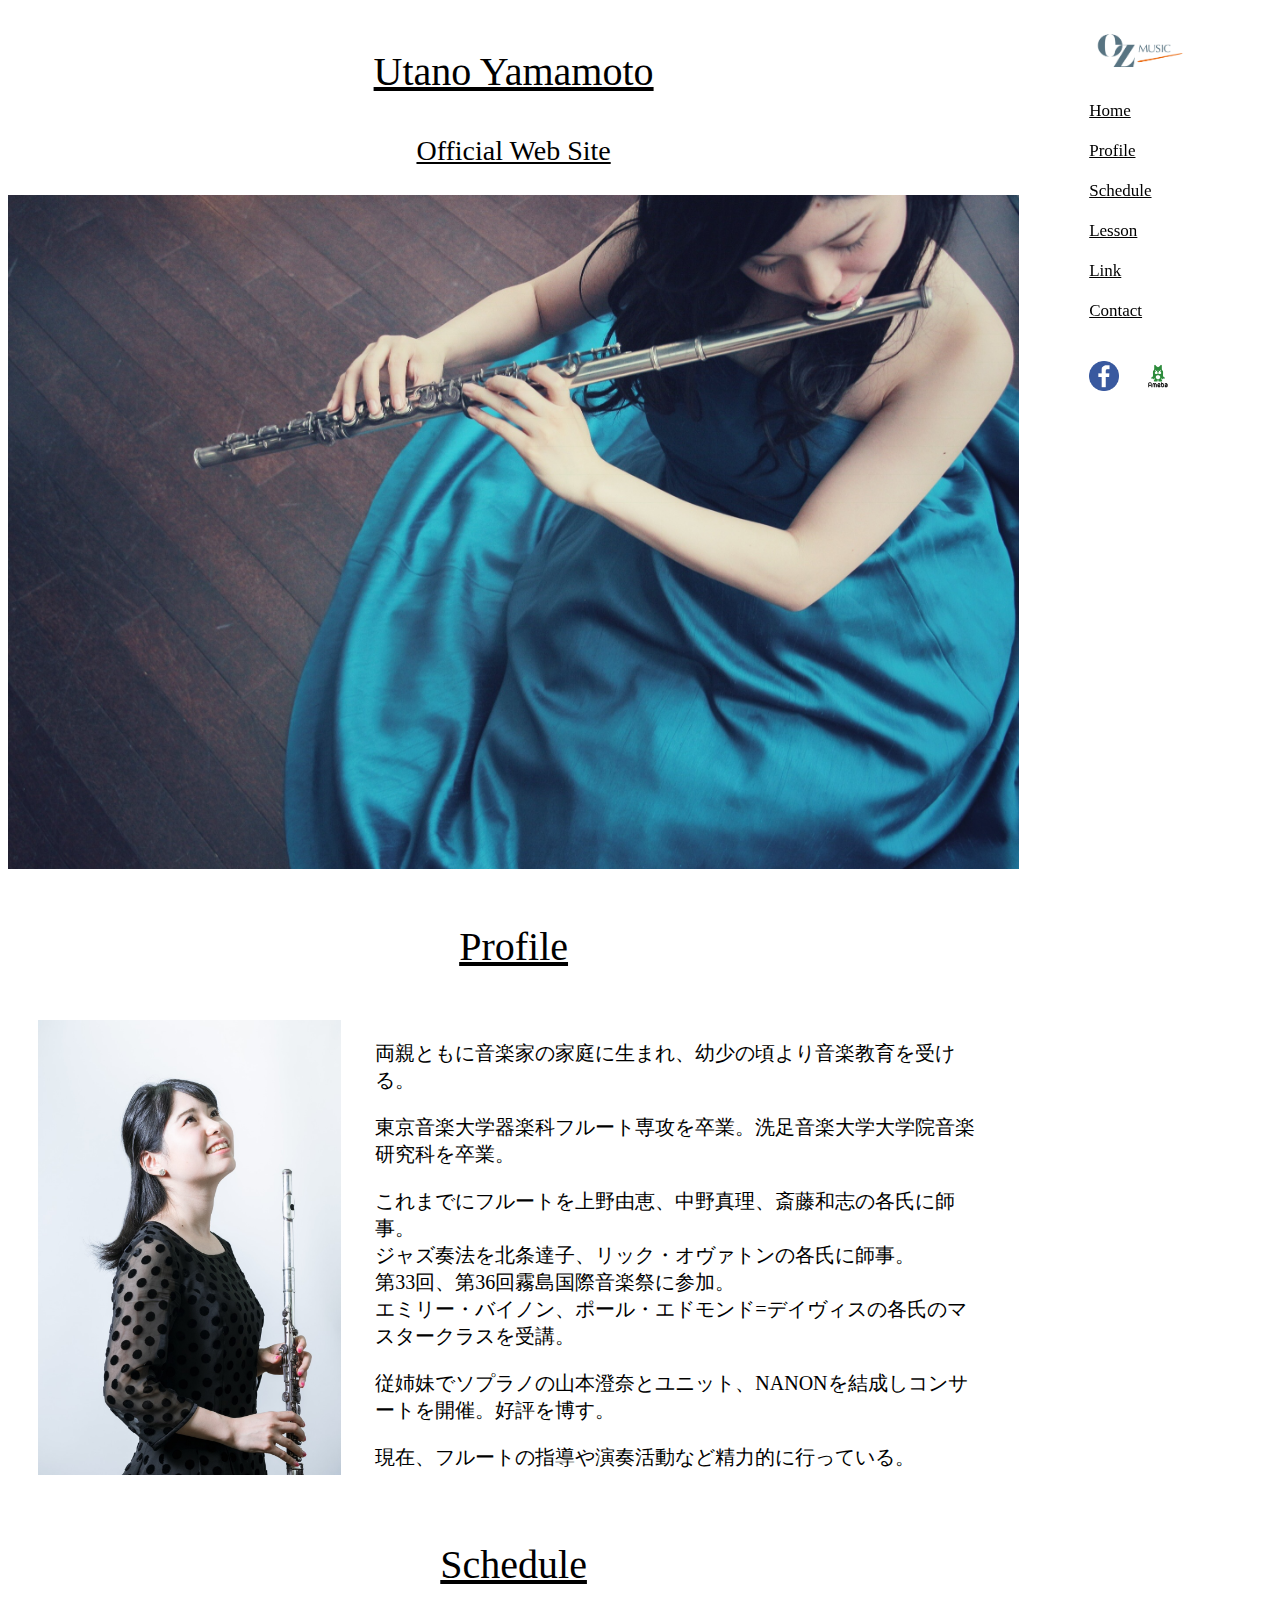
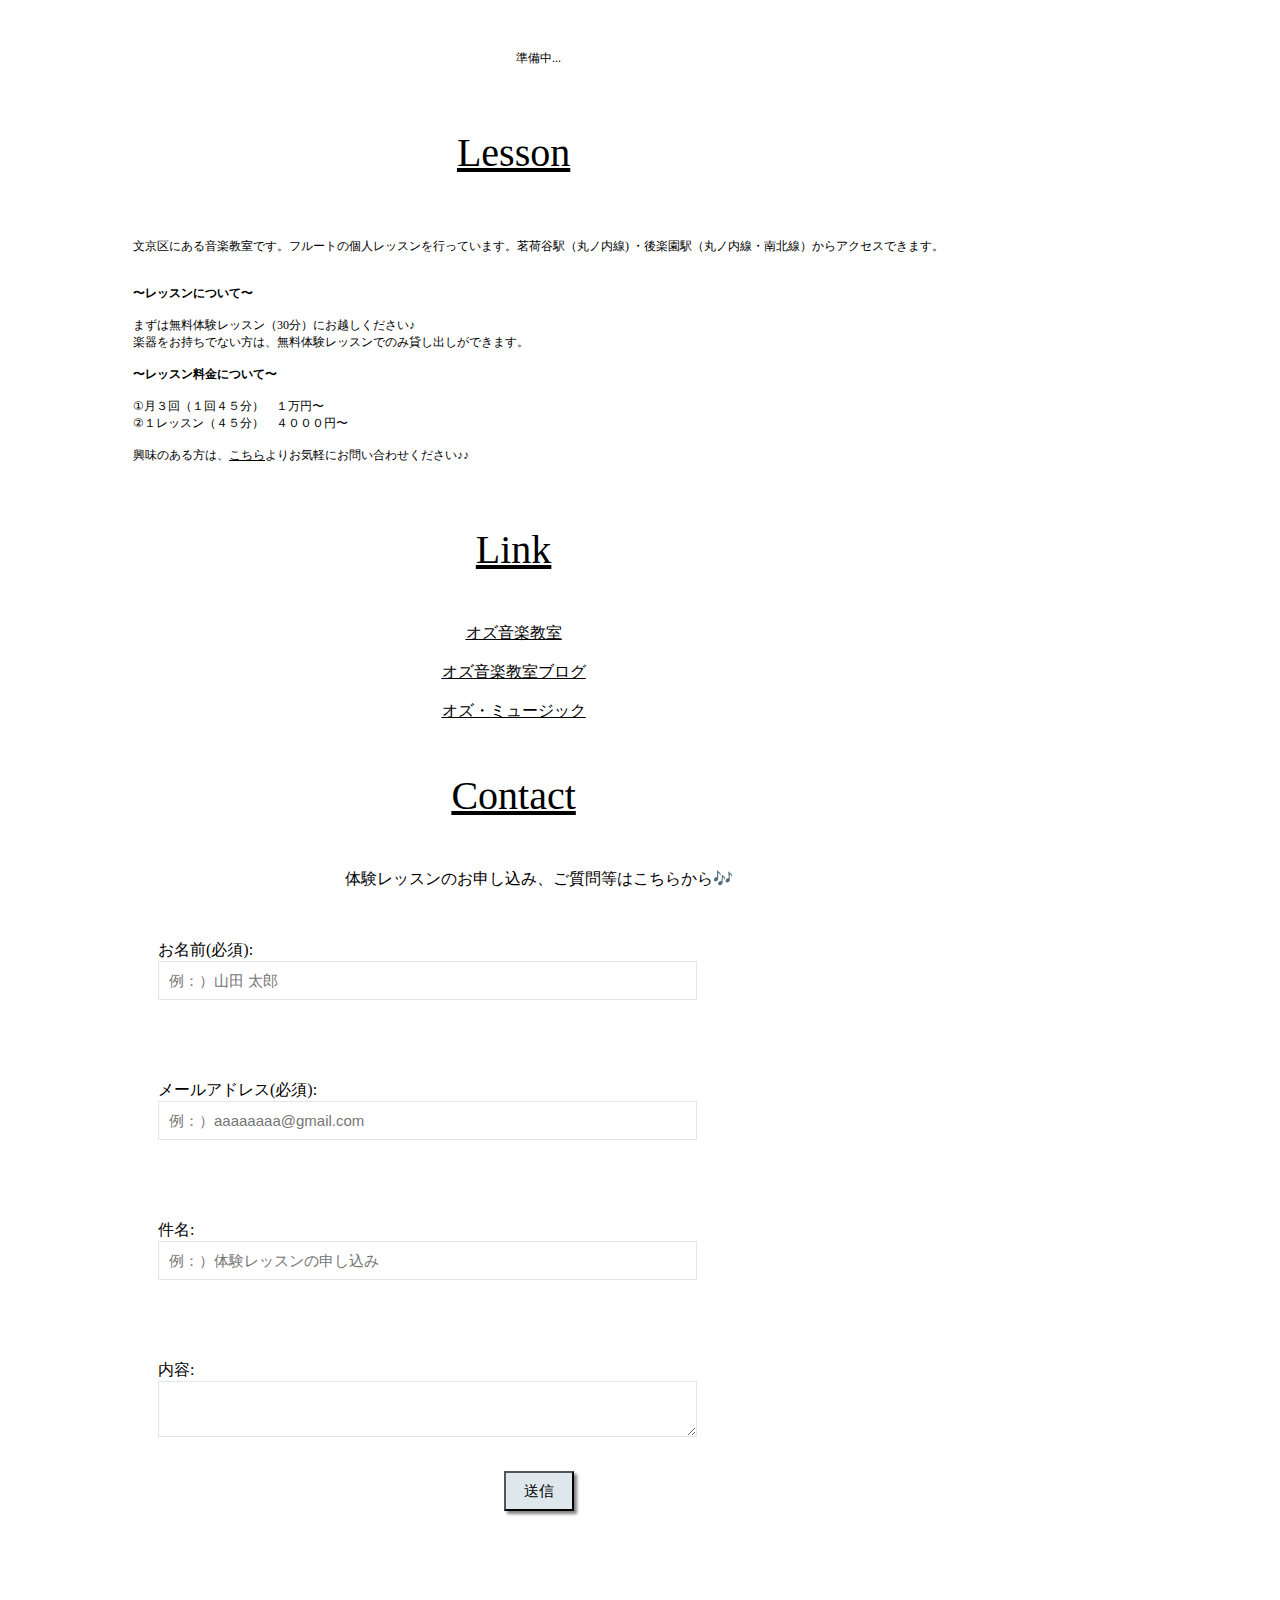
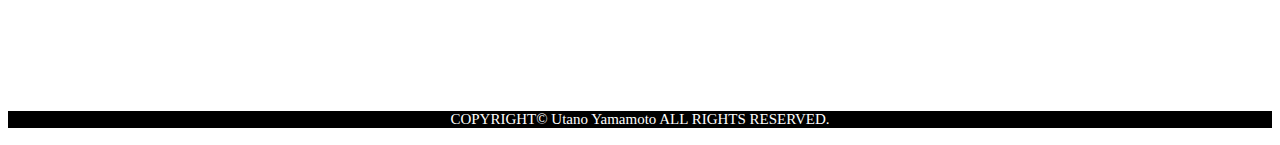
==== index.html @ ad7a8769 "Update index.html" ====
<!DOCTYPE html>
<html>
<head>
  <title>山本 詩乃 ホームページ</title>
  <link rel="stylesheet" href="css/index.css">
  <script type="text/javascript" src="http://code.jquery.com/jquery-3.1.0.min.js"></script>

  <script>
      $(function(){
        // #で始まるリンクをクリックしたら実行されます
        $('a[href^="#"]').click(function() {
          // スクロールの速度
          var speed = 600; // ミリ秒で記述
          var href= $(this).attr("href");
          var target = $(href == "#" || href == "" ? 'html' : href);
          var position = target.offset().top;
          $('body,html').animate({scrollTop:position}, speed, 'swing');
          return false;
        });
      });
    </script>
</head>
<body>
  <div class="main">
    <!-- メインの要素 -->
    <div class="split main-topic">

      <header>
        <div class="head">
          <div class="photo"><img src="img/logo.jpg" width="25%" height="auto" class="photo"></div>
        </div>
        <a class="menuButton" id="menuButton">
          <div></div>
          <div></div>
          <div></div>
        </a>

      </header>

      <main>

        <nav id="nav">
        <ul>
          <li><a class="sota" id="sota" href="#Home"> > Home</a></li>
          <li><a class="sota1" id="sota1" href="#Profile"> > Profile</a></li>
          <li><a class="sota2" id="sota2" href="#Schedule"> > Schedule</a></li>
          <li><a class="sota3" id="sota3" href="#Lesson"> > Lesson</a></li>
          <li><a class="sota4" id="sota4" href="#Link"> > Link</a></li>
          <li><a class="sota5" id="sota5" href="#Contact"> > Contact</a></li>
          <li class="sns fb"><a class="sns2" href="https://www.facebook.com/ozmusicjapan"><img src="img/iconFb2.png" width="75" height="75"></a></li>
          <li class="sns ame"><a class="sns2" href="https://ameblo.jp/ozmusicschool"><img src="img/iconAmeblog.png" width="75" height="75"></a></li>
        </ul>
      </nav>
      </main>
      
      <div class="mainimg">
        <p class="name">Utano Yamamoto</p>
        <p class="site">Official Web Site</p>
        <img src="img/mainimg.jpg" width="100%" height="auto">
      </div>


      <!-- プロフィールの要素 -->
      <div id="Profile" class="subtitle">Profile</div>
        <div class="profile-img">
          <img src="img/profile.jpg" width="100%">
        </div>

        <div class="contents">
          <p>両親ともに音楽家の家庭に生まれ、幼少の頃より音楽教育を受ける。</p>
          <p>東京音楽大学器楽科フルート専攻を卒業。洗足音楽大学大学院音楽研究科を卒業。</p>
          <p>これまでにフルートを上野由恵、中野真理、斎藤和志の各氏に師事。<br>
            ジャズ奏法を北条達子、リック・オヴァトンの各氏に師事。<br>第33回、第36回霧島国際音楽祭に参加。<br>エミリー・バイノン、ポール・エドモンド=デイヴィスの各氏のマスタークラスを受講。</p>
          <p>従姉妹でソプラノの山本澄奈とユニット、NANONを結成しコンサートを開催。好評を博す。</p>
          <p>現在、フルートの指導や演奏活動など精力的に行っている。</p>
        </div>

      <!-- スケジュールの要素 -->
      <div id="Schedule" class="subtitle">Schedule</div>
      <div class="message">
          <p class="message-contents">
            準備中...
          </p>
      </div>

      <!-- レッスンの要素 -->
      <div id="Lesson" class="subtitle">Lesson</div>
      <div class="message">
          <p class="message-contents">
            文京区にある音楽教室です。フルートの個人レッスンを行っています。茗荷谷駅（丸ノ内線) ・後楽園駅（丸ノ内線・南北線）からアクセスできます。<br><br><br>  
             <b>〜レッスンについて〜</b><br><br> 
            まずは無料体験レッスン（30分）にお越しください♪​<br>楽器をお持ちでない方は、無料体験レッスンでのみ貸し出しができます。<br><br>
            <b>〜レッスン料金について〜</b><br><br> 
            ①月３回（１回４５分）　１万円〜<br>
            ②１レッスン（４５分）　４０００円〜<br><br> 

            興味のある方は、<a href="#Contact">こちら</a>よりお気軽にお問い合わせください♪♪
          </p>
      </div>

      <!-- リンクの要素 -->
      <div id="Link" class="subtitle">Link</div>
      <div class="message2">
          <p class="message-contents2">
            <a href="https://utanoyamamoto.com/ozmusicschool/">オズ音楽教室</a><br><br>
            <a href="https://ameblo.jp/ozmusicschool/">オズ音楽教室ブログ</a><br><br>
            <a href="http://www.ozmusic.jp/">オズ・ミュージック</a>
          </p>
      </div>

      <!-- コンタクトの要素 -->
      <div id="Contact" class="subtitle">Contact</div>
      <div class="message">
        体験レッスンのお申し込み、ご質問等はこちらから🎶

        <form name="contact" method="POST" data-netlify="true">

          <div class="form">
          <label>お名前(必須): </label><br>
          <input type="text" name="name" placeholder="例：）山田 太郎" required />
          </div>
          <div class="form">
          <label>メールアドレス(必須): </label><br>
          <input type="email" name="email" placeholder="例：）aaaaaaaa@gmail.com" required>
          </div>
          <div class="form">
            <label>件名: </label><br>
            <input type="text" name="title" placeholder="例：）体験レッスンの申し込み" />
          </div>
          <div class="form">
            <label>内容: </label><br>
            <textarea name="message"></textarea>
          </div>
          <div class="button">
            <button class="contact-submit" type="submit">送信</button>
          </div>

        </form>
      </div>







    </div>
    <!-- メニューバーの要素 -->
    <div class="split menu">
      <ul class="menu">
        <div class="logo"><img src="img/logo.jpg" width="40%" height="auto"></div>
        <li class="menu-item"><a href="#">Home</a></li>
        <li class="menu-item"><a href="#Profile">Profile</a></li>
        <li class="menu-item"><a href="#Schedule">Schedule</a></li>
        <li class="menu-item"><a href="#Lesson">Lesson</a></li>
        <li class="menu-item"><a href="#Link">Link</a></li>
        <li class="menu-item"><a href="#Contact">Contact</a></li>
        <li class="sns fb"><a href="https://www.facebook.com/ozmusicjapan"><img src="img/iconFb2.png" width="30" height="30"></a></li>
        <li class="sns ame"><a href="https://ameblo.jp/ozmusicschool"><img src="img/iconAmeblog.png" width="30" height="30"></a></li>
      </ul>
      
      </ul>
    </div>


    

  </div>




  <footer>
    <div class="footer">
      <p>COPYRIGHT&#169; Utano Yamamoto ALL RIGHTS RESERVED.</p>
    </div>
  </footer> 
  <script src="script.js"></script>
</body>
</html>
---- css/index.css ----
nav{
  display: none;
}

.main{
  display: table;
  width: 100%;
}
.head{
  display: none;
}

.subtitle{
  font-family: 'fantasy',fantasy;
  font-size: 40px;
  text-align: center;
  text-decoration : underline;
  margin-top: 50px;
  margin-bottom: 50px;
}

.split{
  display: table-cell;
}

.maining{

}

.name{
  font-family: 'fantasy',fantasy;
  font-size: 40px;
  text-align: center;
  text-decoration : underline;
}

.site{
  font-family: 'fantasy',fantasy;
  font-size: 28px;
  text-align: center;
  text-decoration : underline;
}

.main-topic{

  width: 80%;
}
.menu{
  position: fixed;
  width: 20%;
}
ul {
  margin-left: 30px;
  list-style: none;
  font-family: 'fantasy',fantasy;
  /*font-family: 'Modern Antiqua', 'Noto Sans JP',serif;*/
  font-size: 17px;
}
a{
  color: #000;
}
.menu-item{
  margin-top: 20px;
}
.sns{
  margin-top: 40px;
  margin-right: 20px;
  display: inline-block;
}

.profile-img{
  display: inline-block;
  vertical-align: top;
  margin-left: 30px; 
  width: 30%;
}

.contents{
  display: inline-block;
  font-size: 20px;
  width: 60%;
  margin-left: 30px;
  font-family: 'Hiragino Kaku Gothic Pro';
}


.message{
  text-align: center;
  display: block;
  margin-left: 50px;
}
.message-contents{
  display: inline-block;
  text-align: left;
  font-size: 12px;
  font-family: 'Hiragino Kaku Gothic Pro';
  
}

.message2{
  text-align: center;
  text-decoration: underline;
  color: #0000EE;
}

.form{
  text-align: left;
  margin-left: 100px;
  margin-top: 50px;
}
.contact-submit{
  box-shadow: 3px 3px 3px gray;
  background-color:#dee7ec;
  width:70px;
  height: 40px;
  font-size: 15px;
}

input, textarea{
  width:60%;
  margin-bottom:30px;
  padding:10px;
  font-size:15px;
  border:1px solid #dee7ec;
}

.footer{
  margin-top:200px;
  background-color:#000000;
  color:white;
  text-align: center;
  width:100%;
  font-size: 15px;
}


@media screen and (max-width: 1250px){
  .menu{
    display: none;
  }
  @charset "utf-8";

  .head{
    display: block;
    text-align: center;
    background-color: #FFFFFF;
    width: 100%;
    height: 150px;
    position: fixed;
    top: 0;
    right: 0;
    z-index: 1;
   }




  a{
    text-decoration: none;
    
    font-size: 50px;
  }
  ul{
    list-style: none;
  }


  main{
    position: fixed;
    background-color:#FFFFFF;
    width: 100%;
    z-index: 1;
  }

  .menuButton{
    display: block;
    height: 130px;
    width: 120px;
    position: fixed;
    top: 0;
    right: 0;
    z-index: 2;
  }

  .menuButton div{
    height: 3px;
    width: 50%;
    background-color: #000000;
    position: absolute;
    top: 50%;
    left: 50%;
    transform: translate(-50%, -50%);

    transition: 0.3s;
  }

  .menuButton div:nth-of-type(1){
    transform: translate(-50%, -20px);
  }

  .menuButton div:nth-of-type(3){
    transform: translate(-50%, 20px);
  }

  .menuButton.active div:nth-of-type(1){
    transform: rotate(45deg) translate(-50%, 0px);
    transform-origin: 0% 50%;
  }
  .menuButton.active div:nth-of-type(3){
    transform: rotate(-45deg) translate(-50%, 0px);
    transform-origin: 0% 50%;
  }

  .menuButton.active div:nth-of-type(2){
    opacity: 0;
  }

  nav{
    opacity: 0;
    visibility: hidden;
    transition: 0.3s;
  }
  
  nav.active{
    display: block;
    opacity: 1;
    visibility: visible;
    margin-top: 150px;
    transition: 0.3s;
    animation: ani-st 1s linear 0s ;
  }
  @keyframes ani-st{
    from{
      opacity: 0;
    }
    to{
      opacity: 1;
    }
  }
  li{
    margin-bottom: 150px;
  }
  li a{
    display: block;
    width: 100%;
    color: #000;
    border-bottom: 1px solid #ccc;
  }
  li a:hover{
    text-decoration: underline;
  }

  .maining{

  }
  .name{
    font-size: 80px;
    margin-top: 150px;
  }
  .site{
    font-size: 68px;
  }
  .profile-img{
    width: 60%;
    transform: translate(20%,0);
    z-index: 0;
  }
  .contents{
    width: 100%;
    font-size: 30px;
  }

  .message-contents{
    font-size: 30px;
  }
  .message{
    font-size: 30px;
  }
  .form{
    font-size: 30px;
  }

  .subtitle{
    font-size: 60px;
    margin-top: 150px;
    margin-bottom: 150px;
  }
  .sns{
    margin-left: 30px;
    margin-right: 50px;
  }
  .sns2{
    border-bottom: 1px solid #FFFFFF;
  }

}
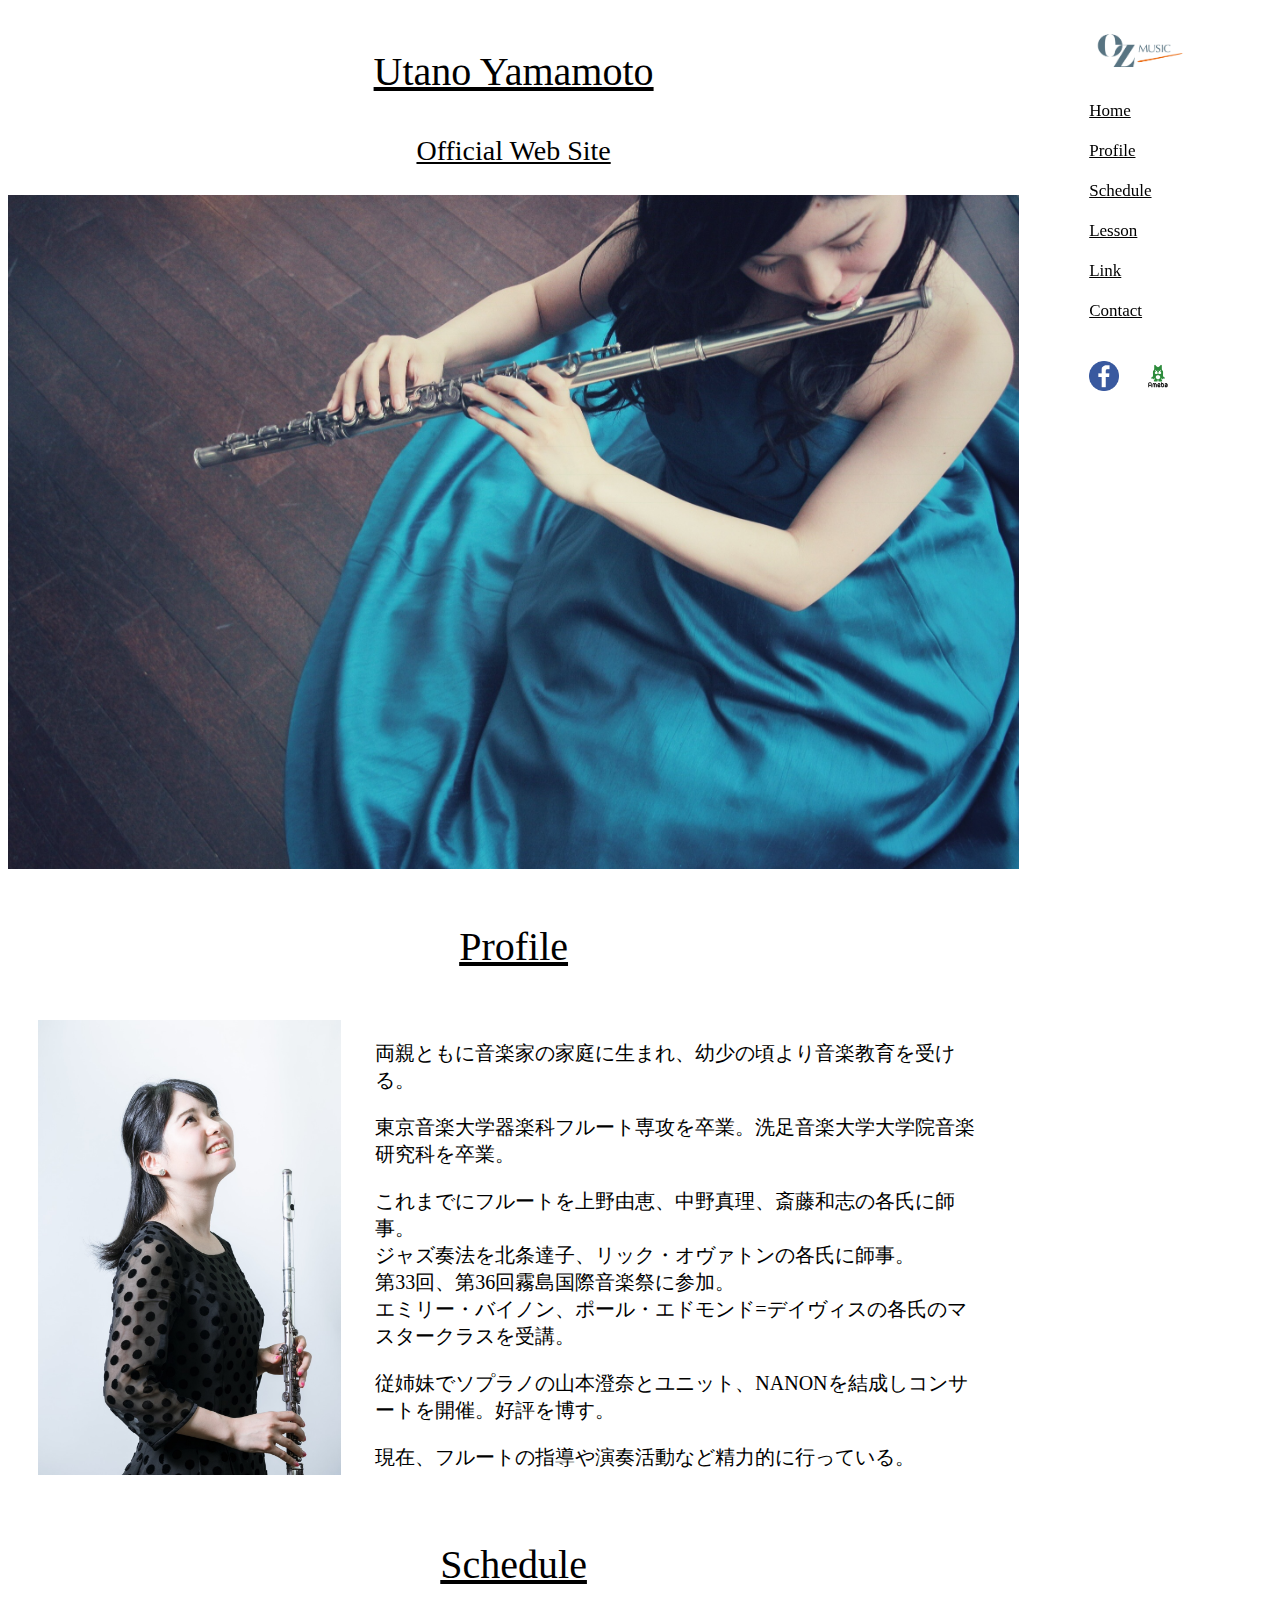
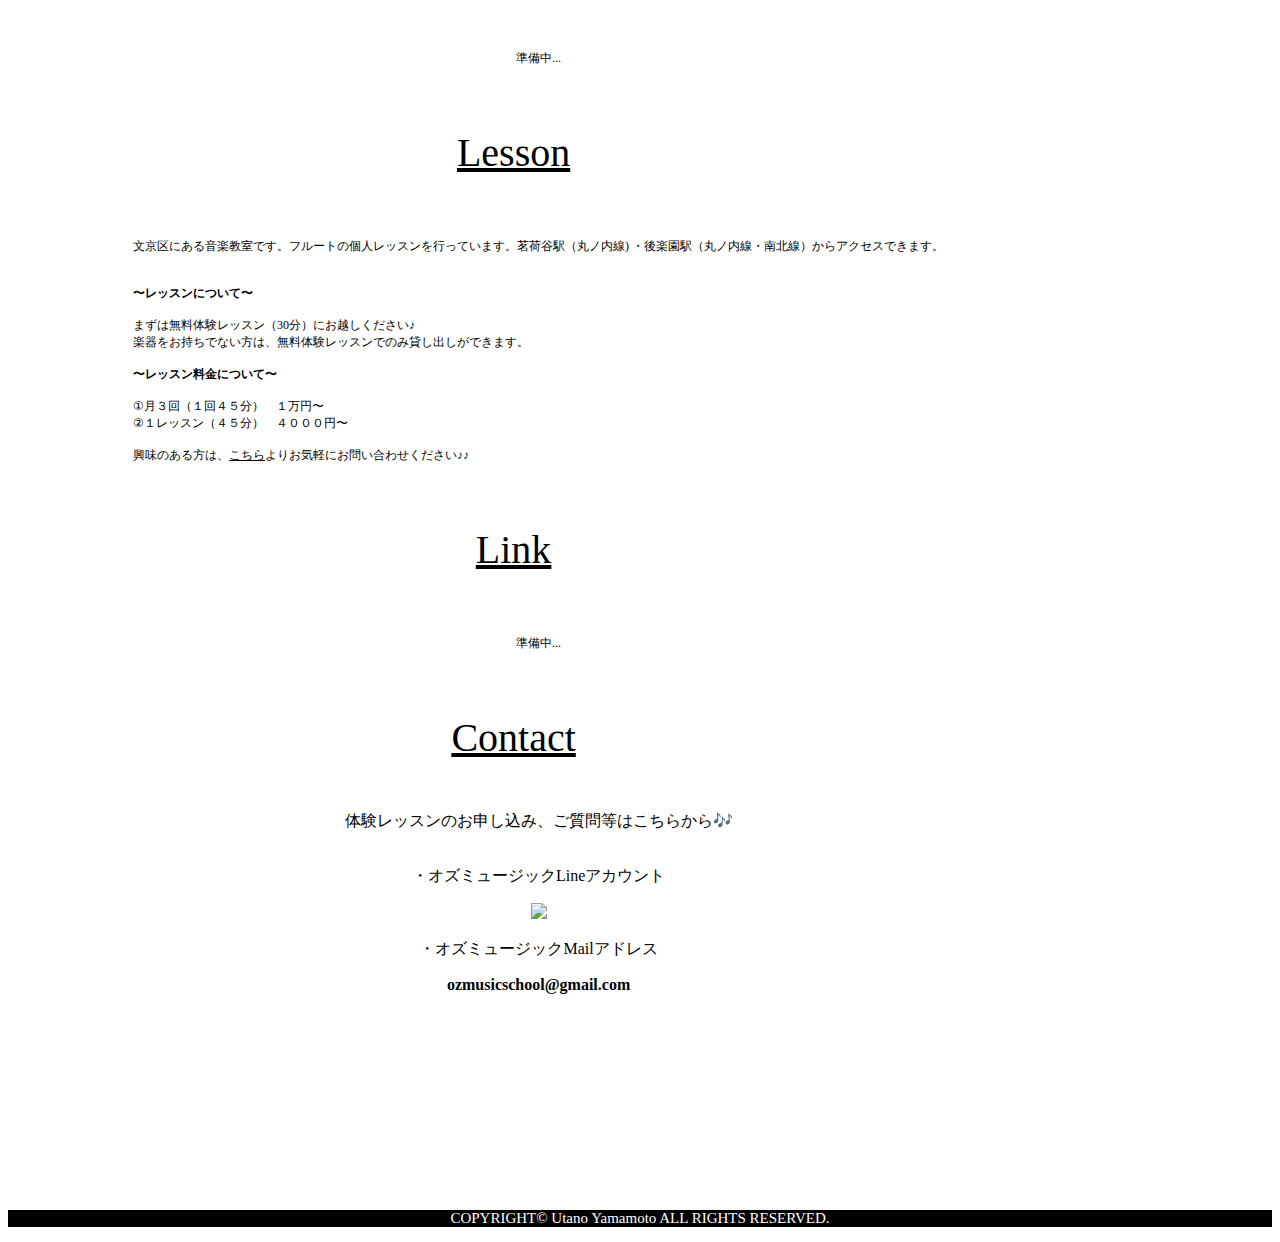
==== commit bc2199ed: "Update index.html" ====
--- a/index.html
+++ b/index.html
@@ -100,24 +100,22 @@
 
       <!-- リンクの要素 -->
       <div id="Link" class="subtitle">Link</div>
-      <div class="message2">
-          <p class="message-contents2">
-            <a href="https://utanoyamamoto.com/ozmusicschool/">オズ音楽教室</a><br><br>
-            <a href="https://ameblo.jp/ozmusicschool/">オズ音楽教室ブログ</a><br><br>
-            <a href="http://www.ozmusic.jp/">オズ・ミュージック</a>
+      <div class="message">
+          <p class="message-contents">
+            準備中...
           </p>
       </div>
 
       <!-- コンタクトの要素 -->
       <div id="Contact" class="subtitle">Contact</div>
       <div class="message">
-        体験レッスンのお申し込み、ご質問等はこちらから🎶
+        体験レッスンのお申し込み、ご質問等はこちらから🎶<br><br>
 
-        <form name="contact" method="POST" data-netlify="true">
+        <!-- <form name="contact" method="POST" netlify>
 
           <div class="form">
           <label>お名前(必須): </label><br>
-          <input type="text" name="name" placeholder="例：）山田 太郎" required />
+          <input type="text" name="name" placeholder="例：）山田 太郎" required>
           </div>
           <div class="form">
           <label>メールアドレス(必須): </label><br>
@@ -125,7 +123,7 @@
           </div>
           <div class="form">
             <label>件名: </label><br>
-            <input type="text" name="title" placeholder="例：）体験レッスンの申し込み" />
+            <input type="text" name="title" placeholder="例：）体験レッスンの申し込み">
           </div>
           <div class="form">
             <label>内容: </label><br>
@@ -135,7 +133,11 @@
             <button class="contact-submit" type="submit">送信</button>
           </div>
 
-        </form>
+        </form> -->
+        <p>・オズミュージックLineアカウント</p>
+        <img src="img/QR.jpg" width="30%">
+        <p>・オズミュージックMailアドレス　</p>
+        <p><b>ozmusicschool@gmail.com</b></p>
       </div>
 
 
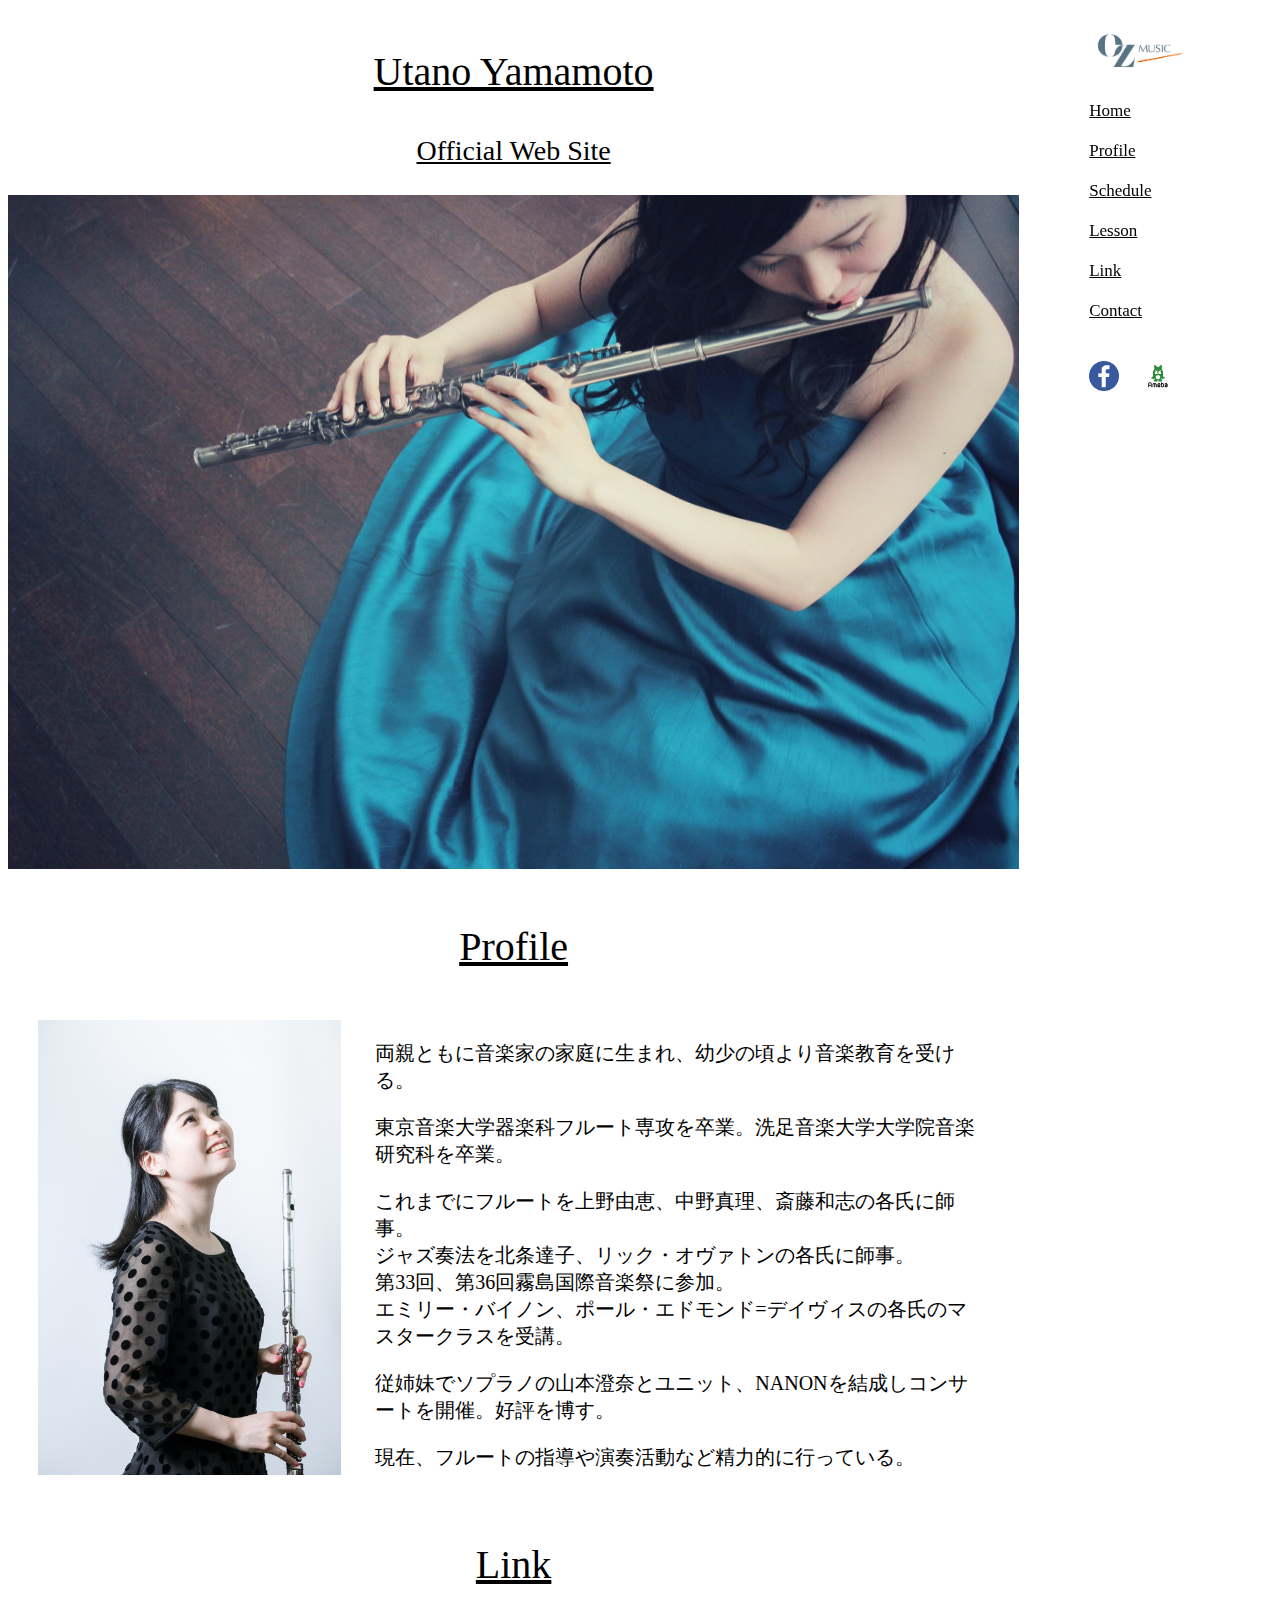
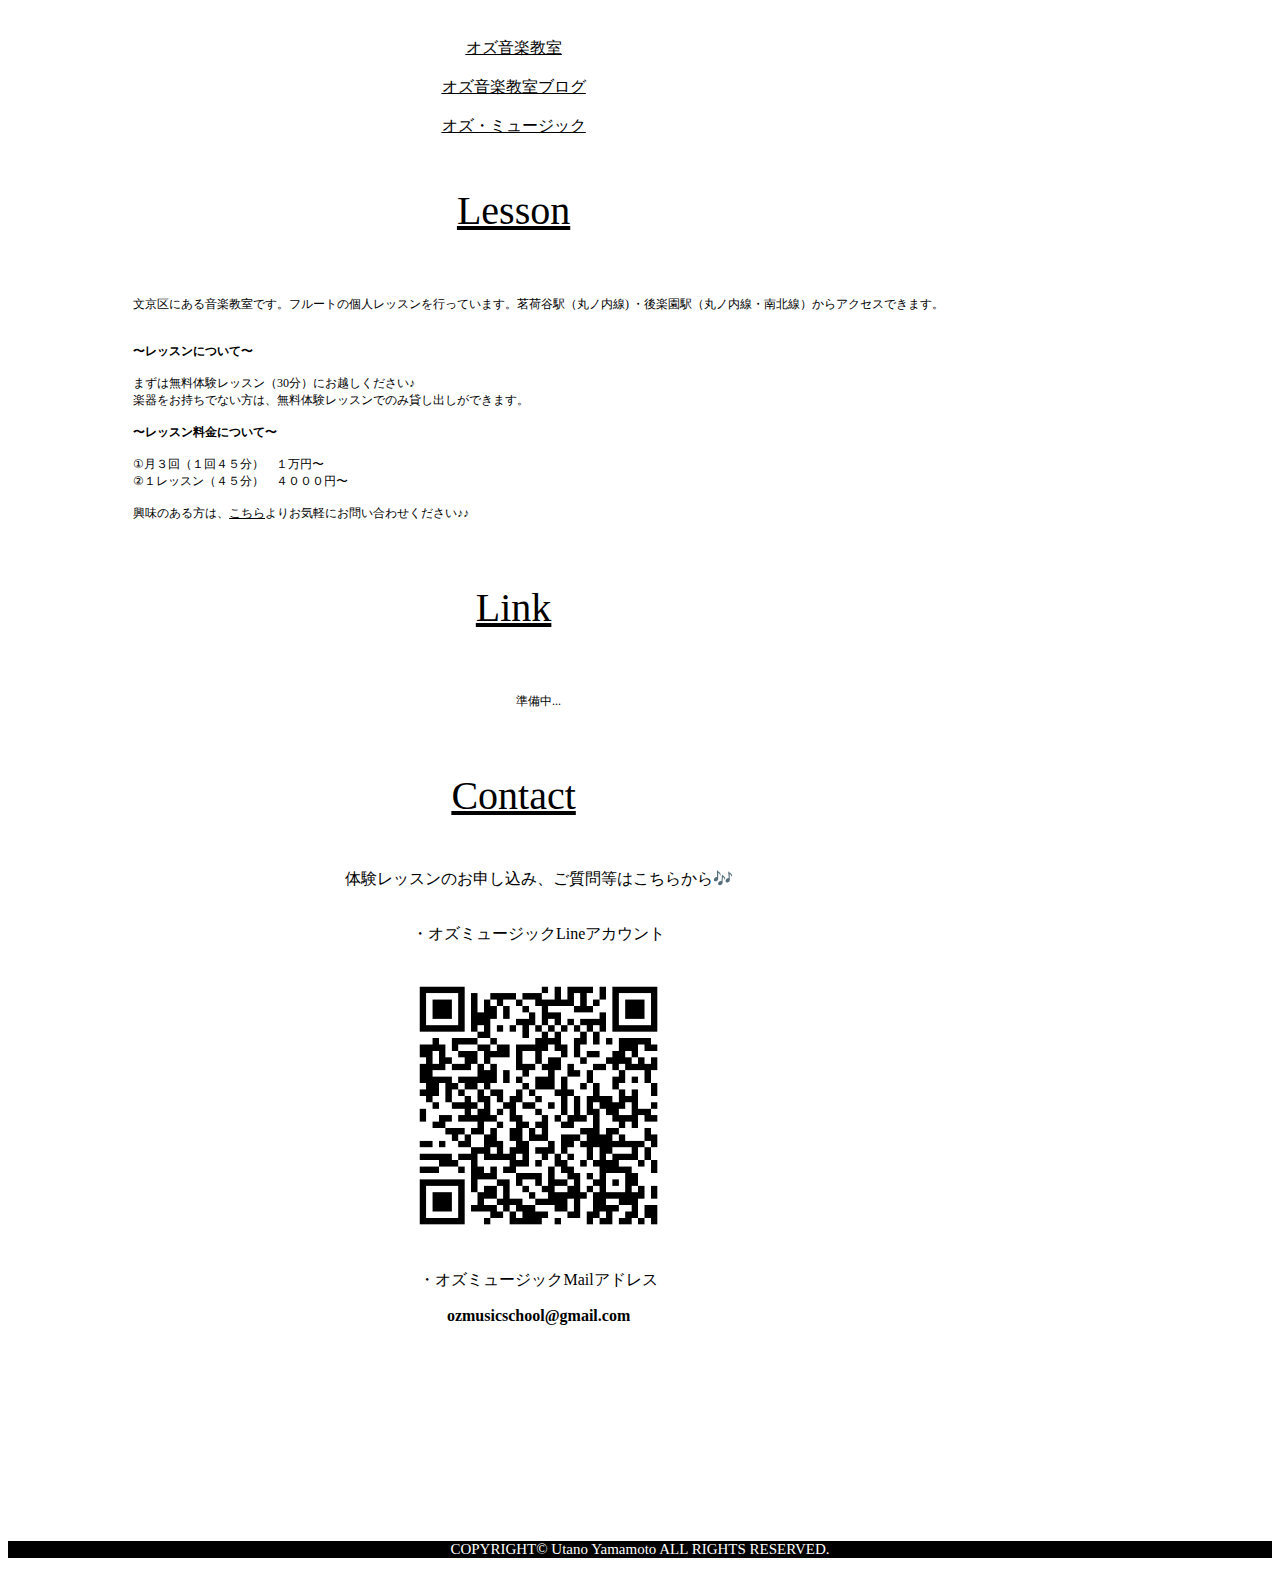
==== commit 780290be: "Update index.html" ====
--- a/index.html
+++ b/index.html
@@ -76,10 +76,12 @@
         </div>
 
       <!-- スケジュールの要素 -->
-      <div id="Schedule" class="subtitle">Schedule</div>
-      <div class="message">
-          <p class="message-contents">
-            準備中...
+      <div id="Link" class="subtitle">Link</div>
+      <div class="message2">
+          <p class="message-contents2">
+            <a href="https://utanoyamamoto.com/ozmusicschool/">オズ音楽教室</a><br><br>
+            <a href="https://ameblo.jp/ozmusicschool/">オズ音楽教室ブログ</a><br><br>
+            <a href="http://www.ozmusic.jp/">オズ・ミュージック</a>
           </p>
       </div>
 
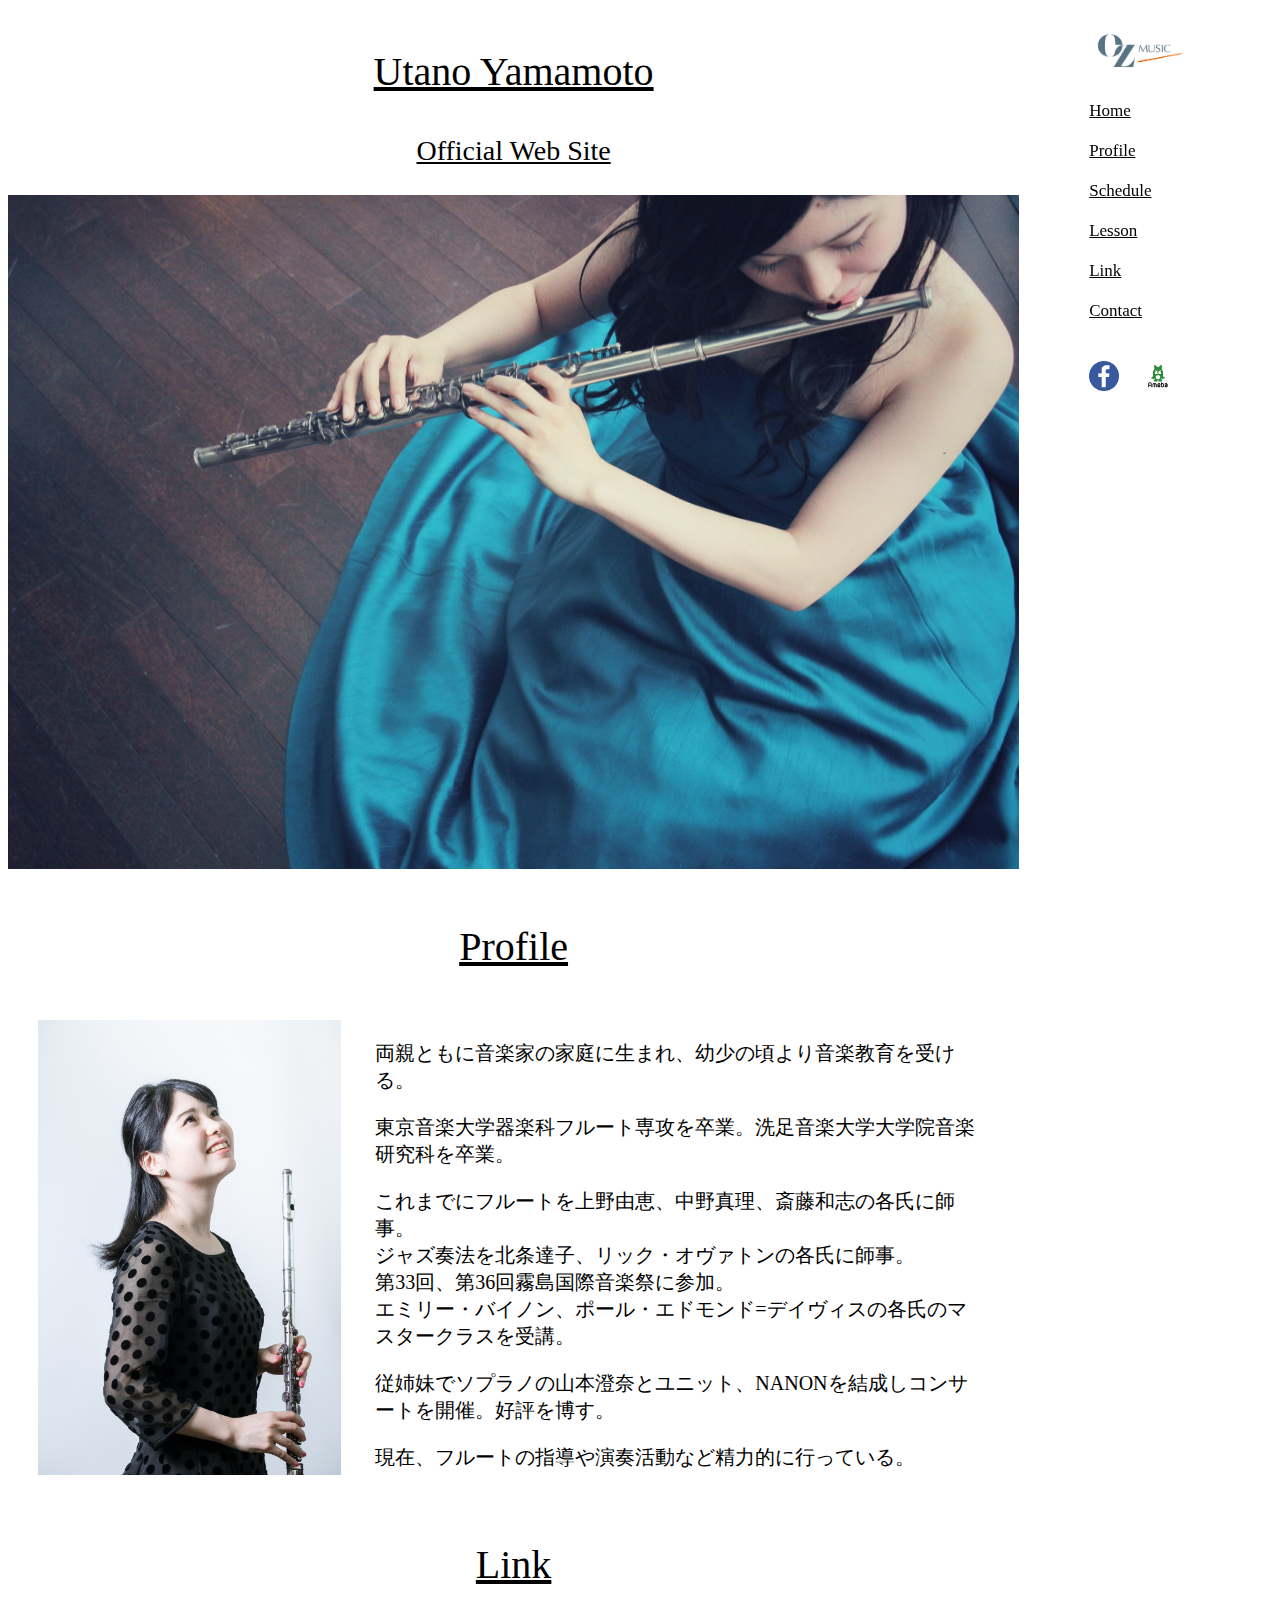
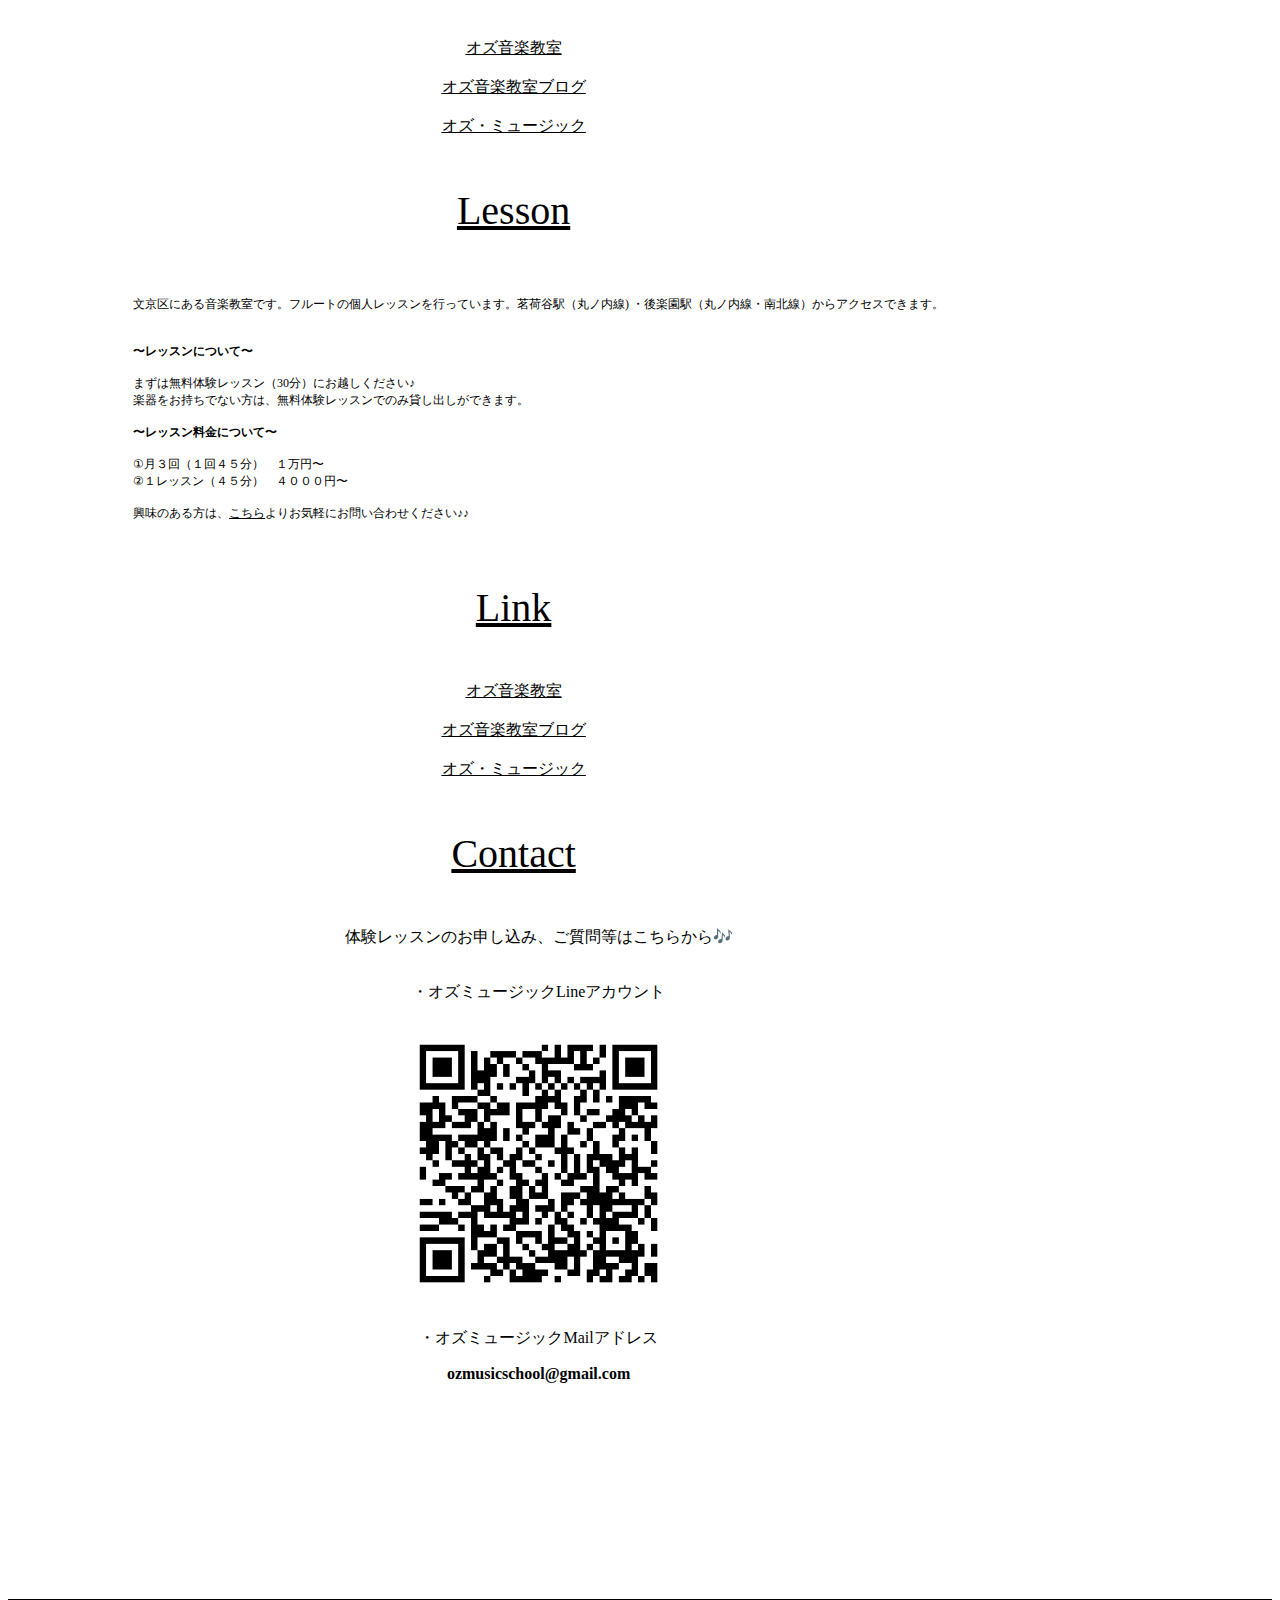
==== commit 2b7e08fe: "Update index.html" ====
--- a/index.html
+++ b/index.html
@@ -102,9 +102,11 @@
 
       <!-- リンクの要素 -->
       <div id="Link" class="subtitle">Link</div>
-      <div class="message">
-          <p class="message-contents">
-            準備中...
+      <div class="message2">
+          <p class="message-contents2">
+            <a href="https://utanoyamamoto.com/ozmusicschool/">オズ音楽教室</a><br><br>
+            <a href="https://ameblo.jp/ozmusicschool/">オズ音楽教室ブログ</a><br><br>
+            <a href="http://www.ozmusic.jp/">オズ・ミュージック</a>
           </p>
       </div>
 
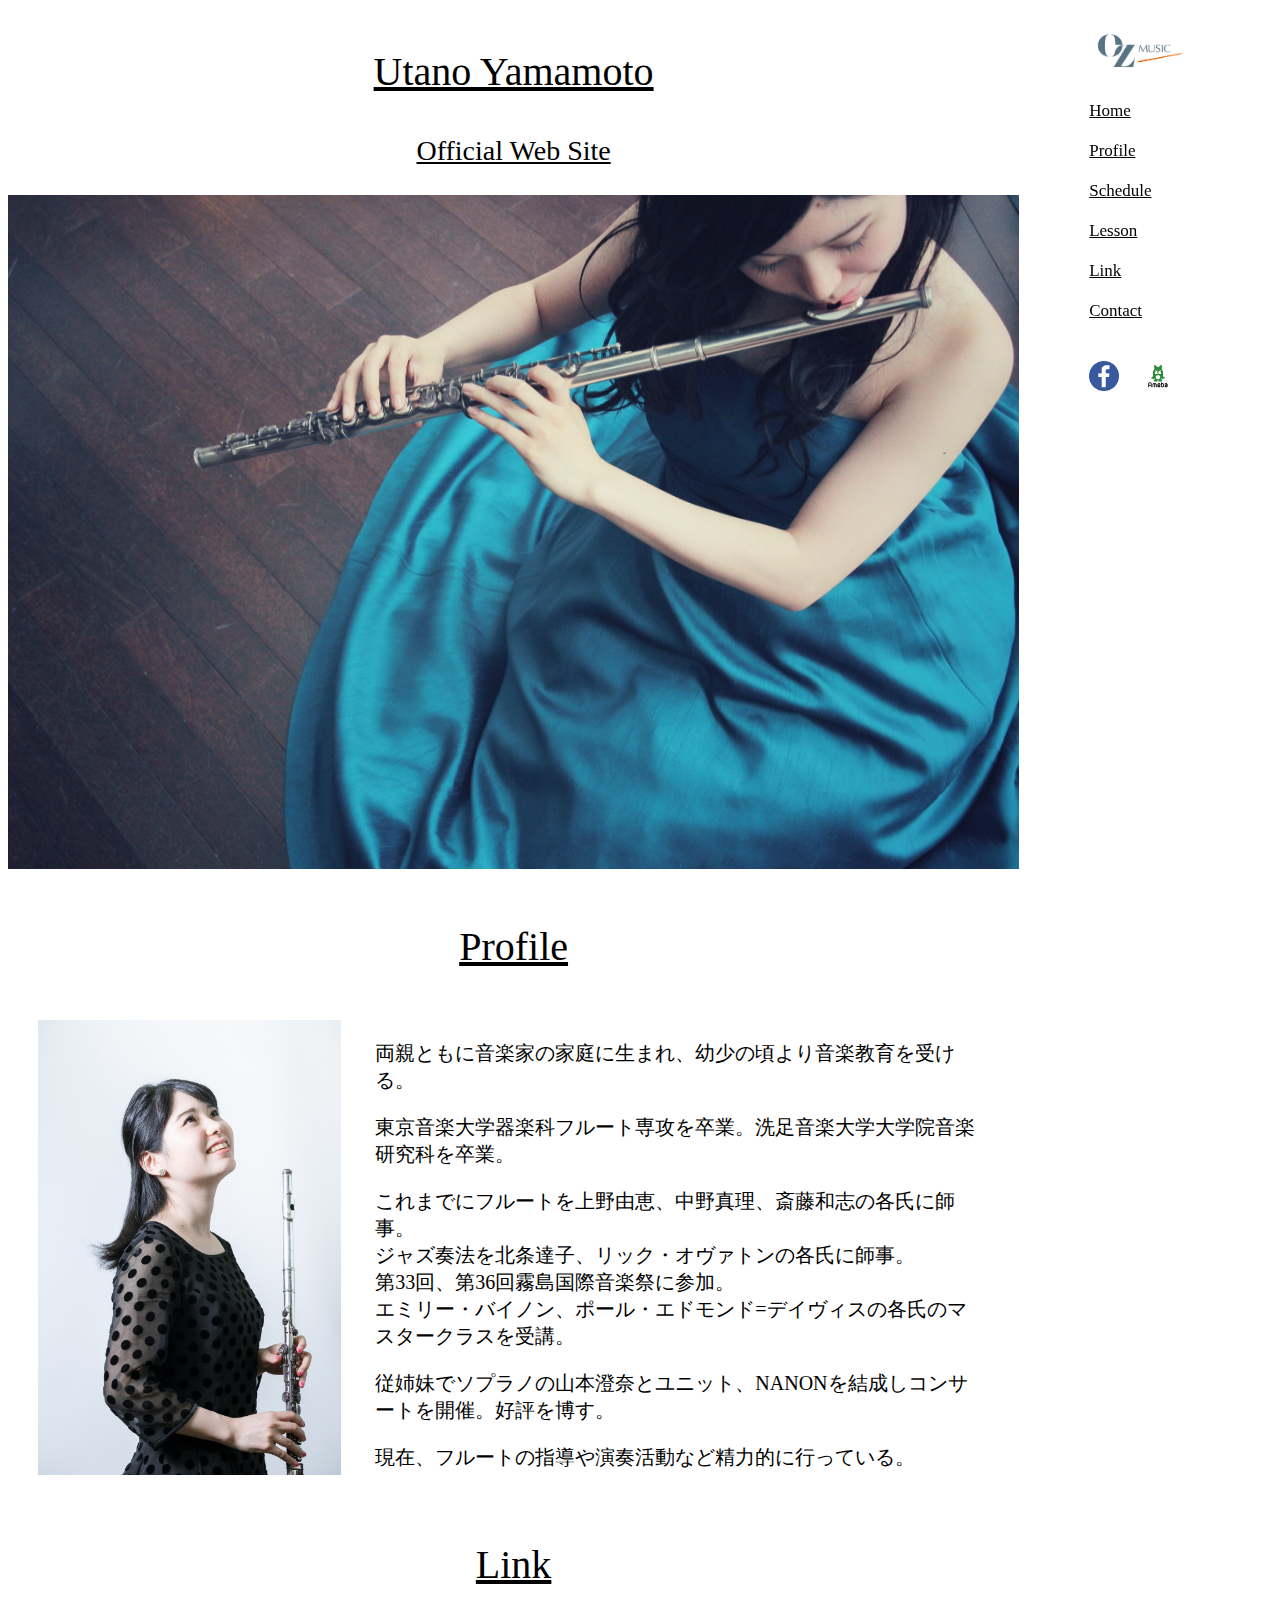
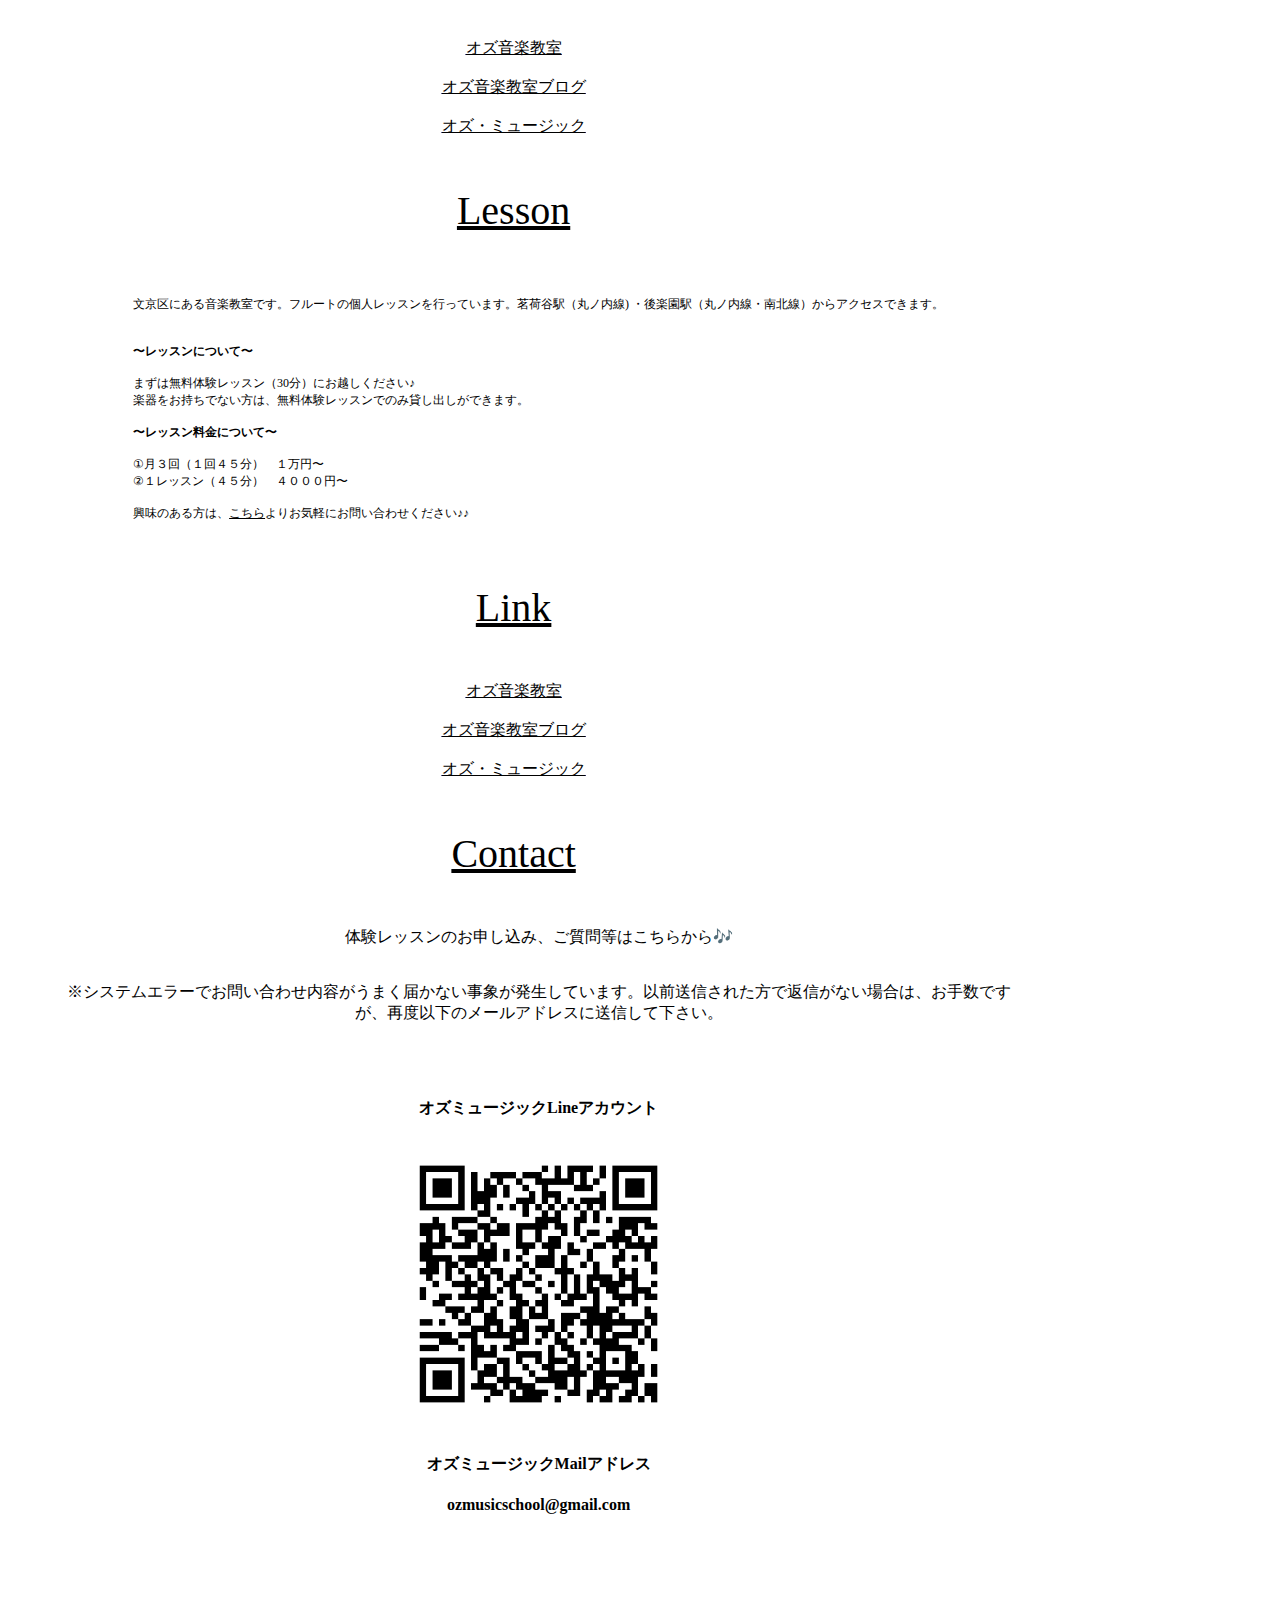
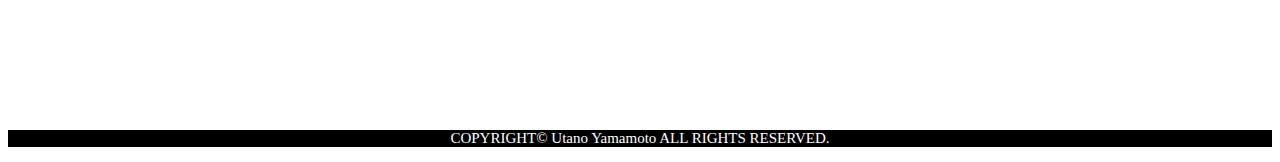
==== commit fa3699fc: "Update index.html" ====
--- a/index.html
+++ b/index.html
@@ -138,9 +138,10 @@
           </div>
 
         </form> -->
-        <p>・オズミュージックLineアカウント</p>
+        <p>※システムエラーでお問い合わせ内容がうまく届かない事象が発生しています。以前送信された方で返信がない場合は、お手数ですが、再度以下のメールアドレスに送信して下さい。</p><br><br>
+        <h4>オズミュージックLineアカウント</h4>
         <img src="img/QR.jpg" width="30%">
-        <p>・オズミュージックMailアドレス　</p>
+        <h4>オズミュージックMailアドレス　</h4>
         <p><b>ozmusicschool@gmail.com</b></p>
       </div>
 
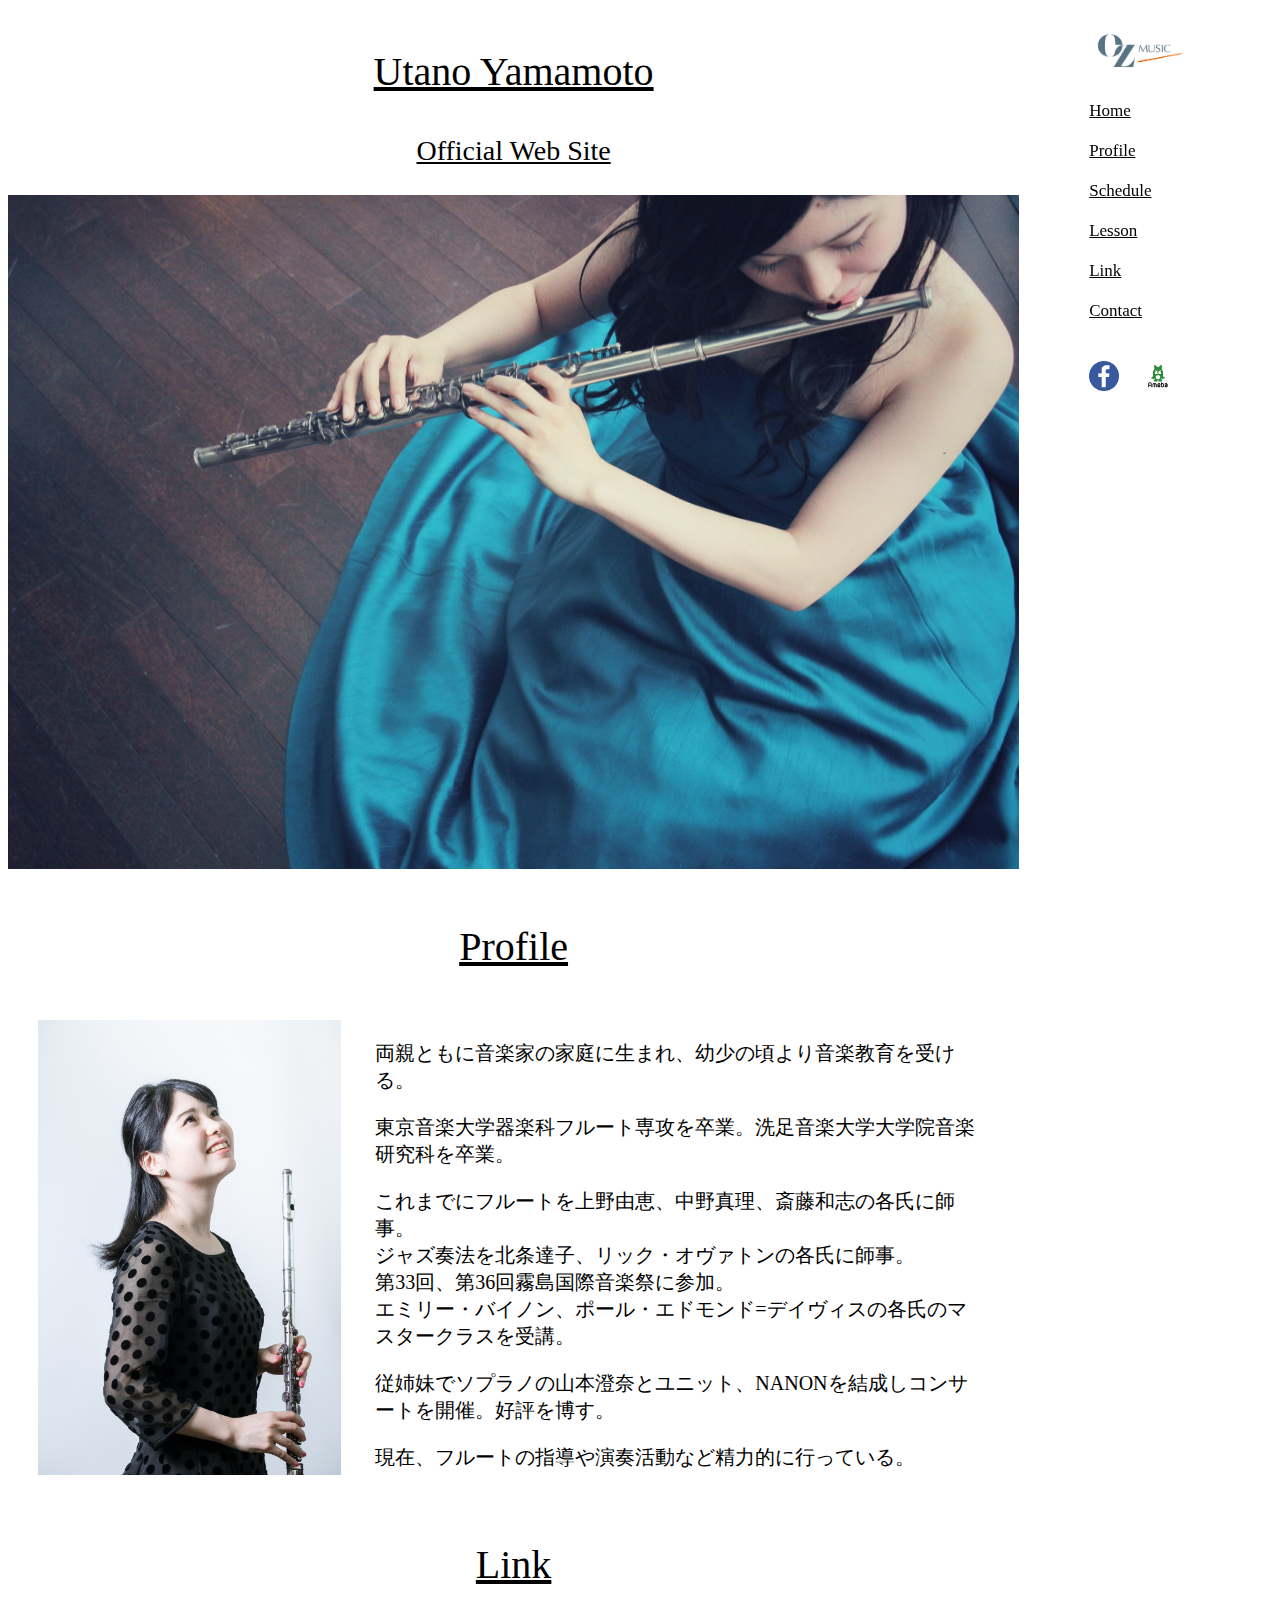
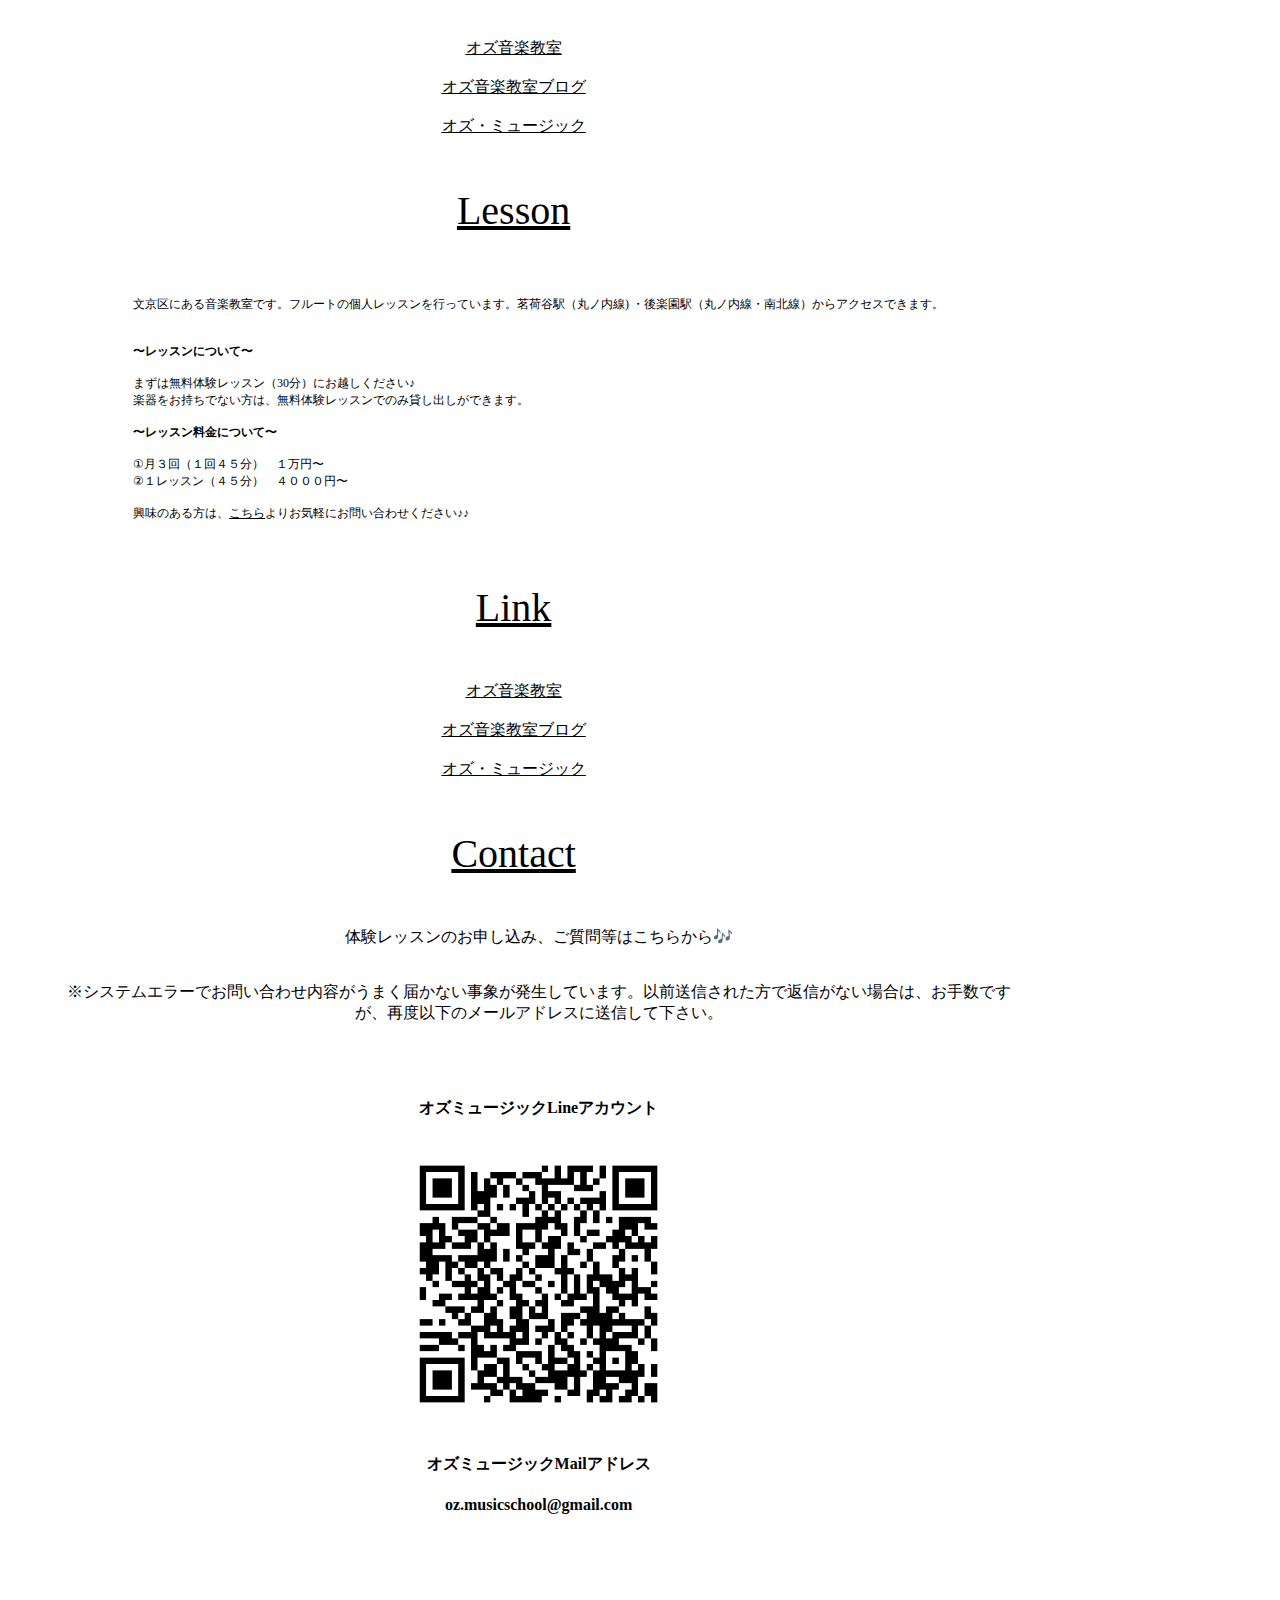
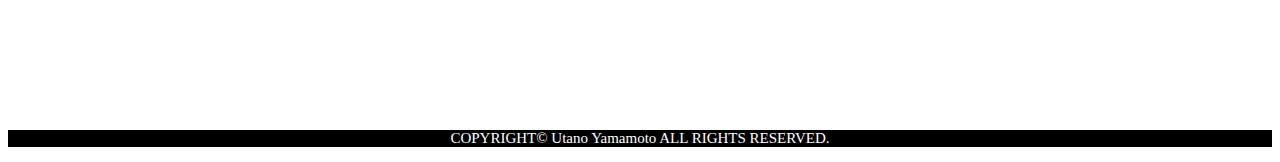
==== commit cc9de639: "Update index.html" ====
--- a/index.html
+++ b/index.html
@@ -142,7 +142,7 @@
         <h4>オズミュージックLineアカウント</h4>
         <img src="img/QR.jpg" width="30%">
         <h4>オズミュージックMailアドレス　</h4>
-        <p><b>ozmusicschool@gmail.com</b></p>
+        <p><b>oz.musicschool@gmail.com</b></p>
       </div>
 
 
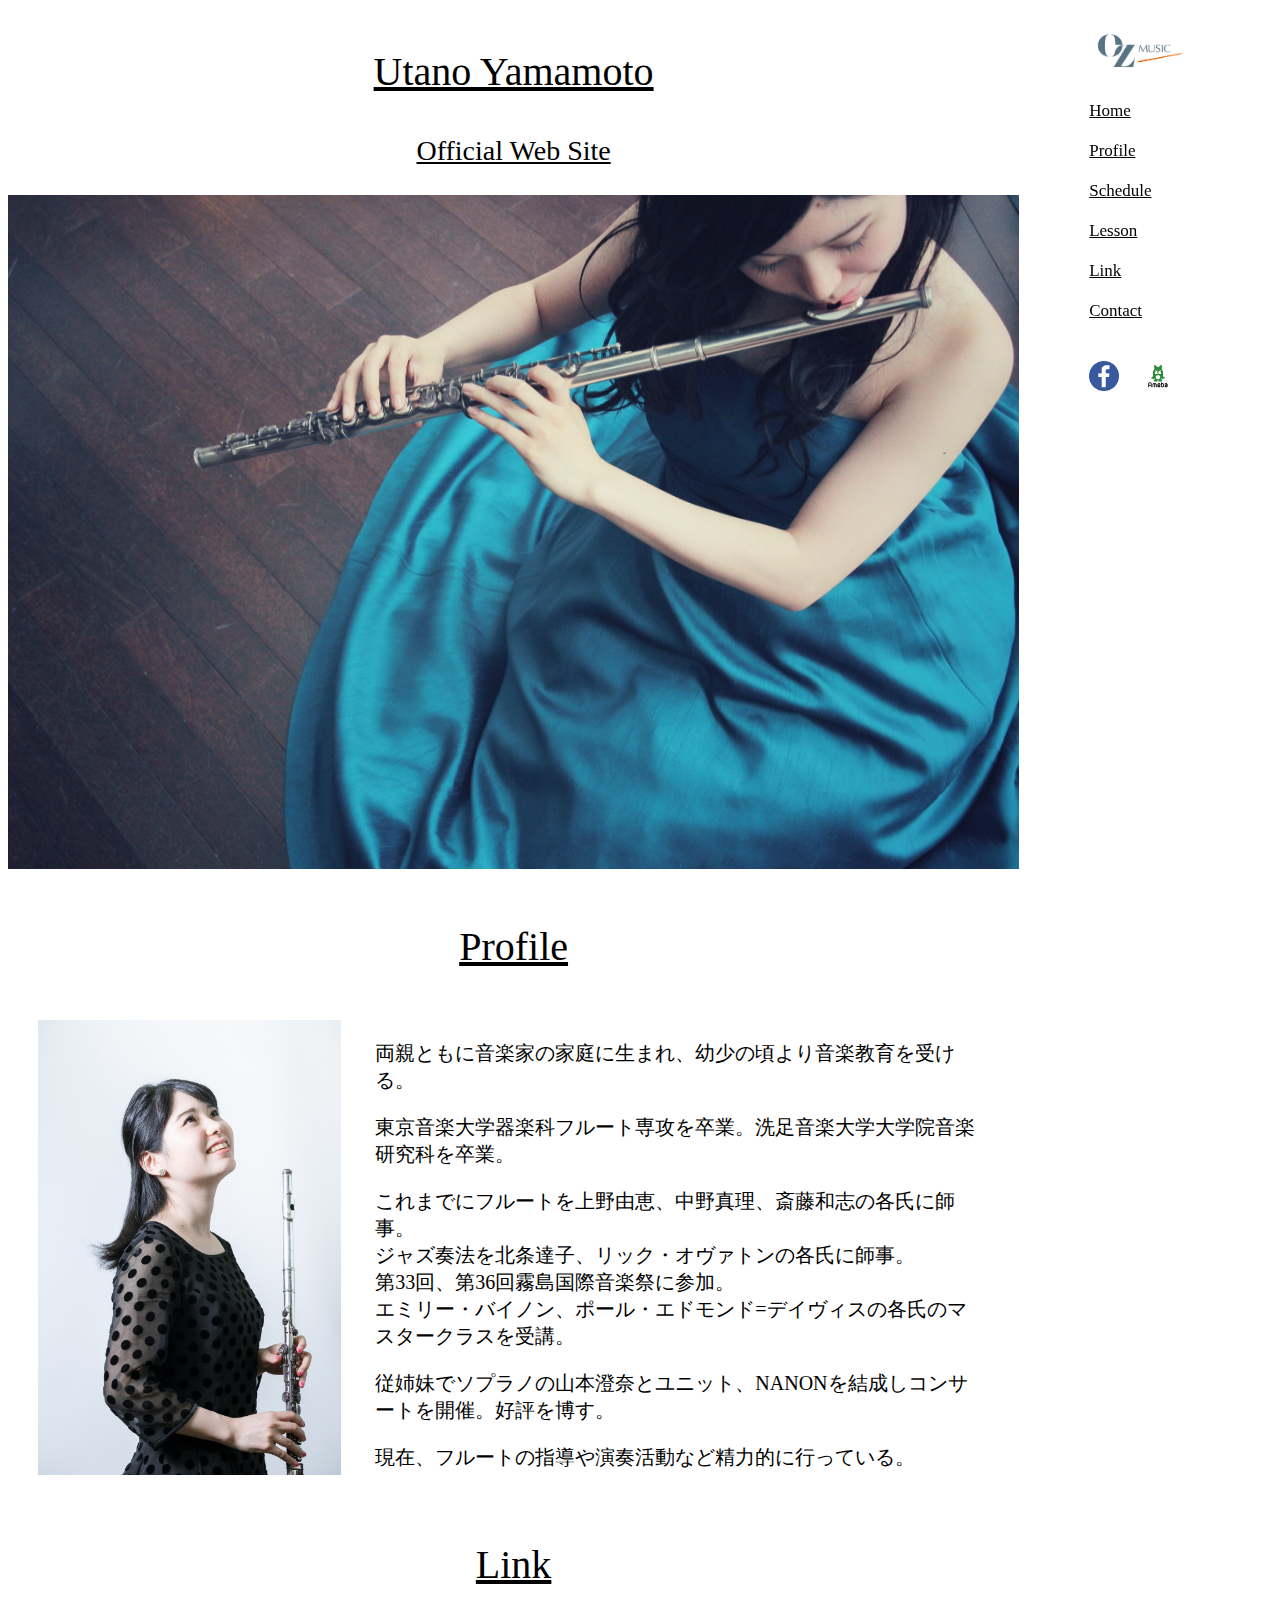
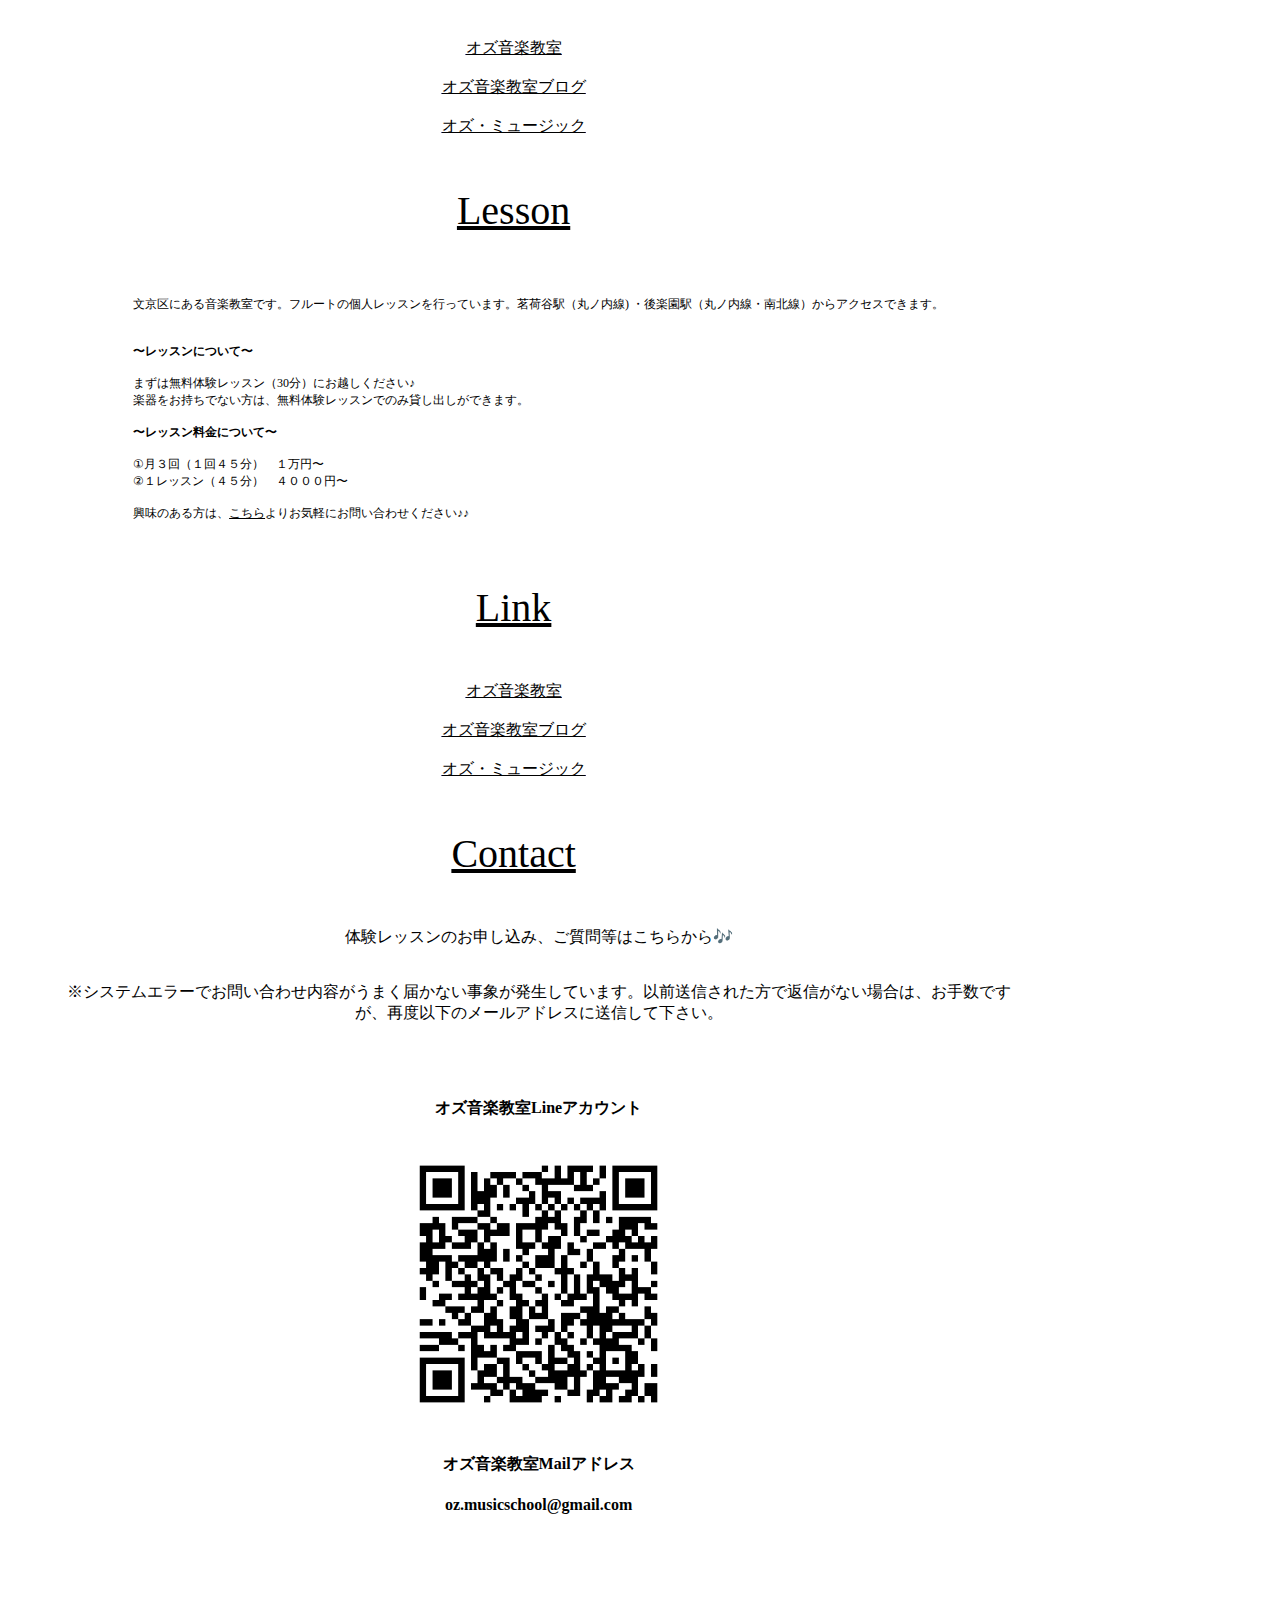
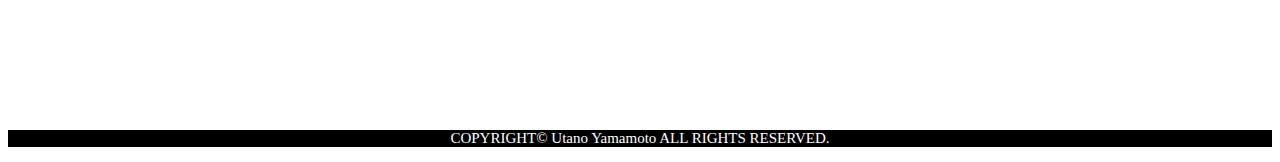
==== commit 6f8c2a76: "Update index.html" ====
--- a/index.html
+++ b/index.html
@@ -139,9 +139,9 @@
 
         </form> -->
         <p>※システムエラーでお問い合わせ内容がうまく届かない事象が発生しています。以前送信された方で返信がない場合は、お手数ですが、再度以下のメールアドレスに送信して下さい。</p><br><br>
-        <h4>オズミュージックLineアカウント</h4>
+        <h4>オズ音楽教室Lineアカウント</h4>
         <img src="img/QR.jpg" width="30%">
-        <h4>オズミュージックMailアドレス　</h4>
+        <h4>オズ音楽教室Mailアドレス　</h4>
         <p><b>oz.musicschool@gmail.com</b></p>
       </div>
 
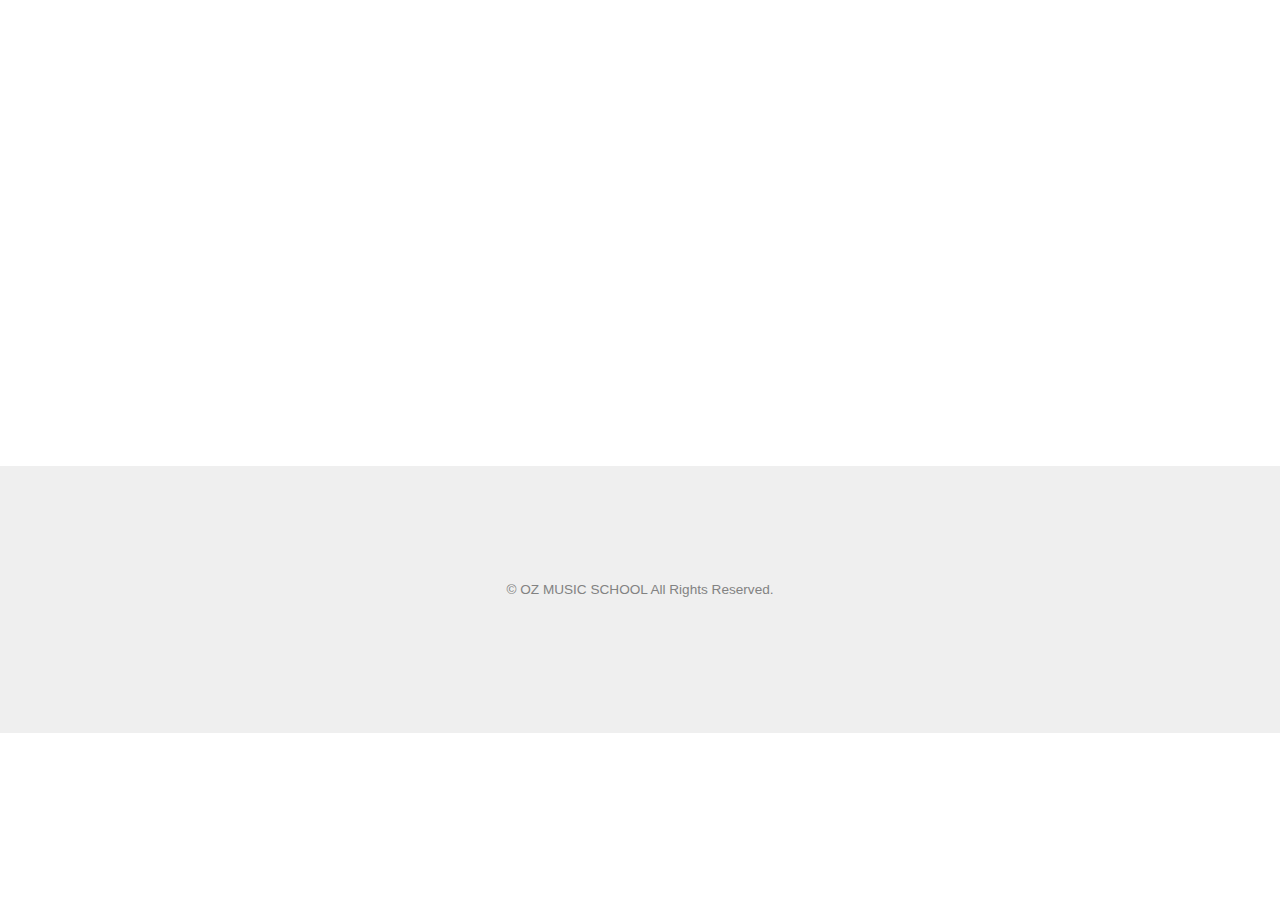
==== commit 86147e5e: "Update index.html" ====
--- a/index.html
+++ b/index.html
@@ -1,187 +1,102 @@
-<!DOCTYPE html>
+<!DOCTYPE HTML>
 <html>
-<head>
-  <title>山本 詩乃 ホームページ</title>
-  <link rel="stylesheet" href="css/index.css">
-  <script type="text/javascript" src="http://code.jquery.com/jquery-3.1.0.min.js"></script>
+	<head>
+	<meta charset="utf-8">
+	<meta http-equiv="X-UA-Compatible" content="IE=edge">
+	<title>オズ音楽教室</title>
+	<meta name="viewport" content="width=device-width, initial-scale=1">
+	<meta name="description" content="Free HTML5 Website Template by FreeHTML5.co" />
+	<meta name="keywords" content="free website templates, free html5, free template, free bootstrap, free website template, html5, css3, mobile first, responsive" />
+	<meta name="author" content="FreeHTML5.co" />
 
-  <script>
-      $(function(){
-        // #で始まるリンクをクリックしたら実行されます
-        $('a[href^="#"]').click(function() {
-          // スクロールの速度
-          var speed = 600; // ミリ秒で記述
-          var href= $(this).attr("href");
-          var target = $(href == "#" || href == "" ? 'html' : href);
-          var position = target.offset().top;
-          $('body,html').animate({scrollTop:position}, speed, 'swing');
-          return false;
-        });
-      });
-    </script>
-</head>
-<body>
-  <div class="main">
-    <!-- メインの要素 -->
-    <div class="split main-topic">
+	<!-- 
+	//////////////////////////////////////////////////////
 
-      <header>
-        <div class="head">
-          <div class="photo"><img src="img/logo.jpg" width="25%" height="auto" class="photo"></div>
-        </div>
-        <a class="menuButton" id="menuButton">
-          <div></div>
-          <div></div>
-          <div></div>
-        </a>
+	FREE HTML5 TEMPLATE 
+	DESIGNED & DEVELOPED by FreeHTML5.co
+		
+	Website: 		http://freehtml5.co/
+	Email: 			info@freehtml5.co
+	Twitter: 		http://twitter.com/fh5co
+	Facebook: 		https://www.facebook.com/fh5co
 
-      </header>
+	//////////////////////////////////////////////////////
+	 -->
 
-      <main>
+  	<!-- Facebook and Twitter integration -->
+	<meta property="og:title" content=""/>
+	<meta property="og:image" content=""/>
+	<meta property="og:url" content=""/>
+	<meta property="og:site_name" content=""/>
+	<meta property="og:description" content=""/>
+	<meta name="twitter:title" content="" />
+	<meta name="twitter:image" content="" />
+	<meta name="twitter:url" content="" />
+	<meta name="twitter:card" content="" />
 
-        <nav id="nav">
-        <ul>
-          <li><a class="sota" id="sota" href="#Home"> > Home</a></li>
-          <li><a class="sota1" id="sota1" href="#Profile"> > Profile</a></li>
-          <li><a class="sota2" id="sota2" href="#Schedule"> > Schedule</a></li>
-          <li><a class="sota3" id="sota3" href="#Lesson"> > Lesson</a></li>
-          <li><a class="sota4" id="sota4" href="#Link"> > Link</a></li>
-          <li><a class="sota5" id="sota5" href="#Contact"> > Contact</a></li>
-          <li class="sns fb"><a class="sns2" href="https://www.facebook.com/ozmusicjapan"><img src="img/iconFb2.png" width="75" height="75"></a></li>
-          <li class="sns ame"><a class="sns2" href="https://ameblo.jp/ozmusicschool"><img src="img/iconAmeblog.png" width="75" height="75"></a></li>
-        </ul>
-      </nav>
-      </main>
-      
-      <div class="mainimg">
-        <p class="name">Utano Yamamoto</p>
-        <p class="site">Official Web Site</p>
-        <img src="img/mainimg.jpg" width="100%" height="auto">
-      </div>
+	<!-- <link href="https://fonts.googleapis.com/css?family=Montserrat:400,700" rel="stylesheet"> -->
+	
+	<!-- Animate.css -->
+	<link rel="stylesheet" href="ozmusicschool/css/animate.css">
+	<!-- Icomoon Icon Fonts-->
+	<link rel="stylesheet" href="ozmusicschool/css/icomoon.css">
+	<!-- Bootstrap  -->
+	<link rel="stylesheet" href="ozmusicschool/css/bootstrap.css">
+	<!-- Theme style  -->
+	<link rel="stylesheet" href="ozmusicschool/css/style.css">
 
+	<!-- Modernizr JS -->
+	<script src="ozmusicschool/js/modernizr-2.6.2.min.js"></script>
+	<!-- FOR IE9 below -->
+	<!--[if lt IE 9]>
+	<script src="js/respond.min.js"></script>
+	<![endif]-->
 
-      <!-- プロフィールの要素 -->
-      <div id="Profile" class="subtitle">Profile</div>
-        <div class="profile-img">
-          <img src="img/profile.jpg" width="100%">
-        </div>
+	</head>
+	<body>
+	
+	<div id="fh5co-work">
+		<div class="container">
+			<div class="row top-line animate-box">
+				<div class="col-md-7 col-md-push-5 text-left intro">
+					<h2>移転しました<br><a href="https://www.ozmusic.jp/ozmusicschool/">https://www.ozmusic.jp/ozmusicschool/</a></h2>
+					<!-- <h2>Shift is a Collection of a Beautiful &amp; Premium Themes.</h2> -->
+				</div>
+				
+			</div>
+		</div>
+	</div>
 
-        <div class="contents">
-          <p>両親ともに音楽家の家庭に生まれ、幼少の頃より音楽教育を受ける。</p>
-          <p>東京音楽大学器楽科フルート専攻を卒業。洗足音楽大学大学院音楽研究科を卒業。</p>
-          <p>これまでにフルートを上野由恵、中野真理、斎藤和志の各氏に師事。<br>
-            ジャズ奏法を北条達子、リック・オヴァトンの各氏に師事。<br>第33回、第36回霧島国際音楽祭に参加。<br>エミリー・バイノン、ポール・エドモンド=デイヴィスの各氏のマスタークラスを受講。</p>
-          <p>従姉妹でソプラノの山本澄奈とユニット、NANONを結成しコンサートを開催。好評を博す。</p>
-          <p>現在、フルートの指導や演奏活動など精力的に行っている。</p>
-        </div>
+	<footer id="fh5co-footer" role="contentinfo">
+		<div class="container">
+			<div class="row copyright">
+				<div class="col-md-12 text-center">
+					<p>
+						<small class="block">&copy; OZ MUSIC SCHOOL All Rights Reserved.</small> 
+					</p>
+					
+				</div>
+			</div>
 
-      <!-- スケジュールの要素 -->
-      <div id="Link" class="subtitle">Link</div>
-      <div class="message2">
-          <p class="message-contents2">
-            <a href="https://utanoyamamoto.com/ozmusicschool/">オズ音楽教室</a><br><br>
-            <a href="https://ameblo.jp/ozmusicschool/">オズ音楽教室ブログ</a><br><br>
-            <a href="http://www.ozmusic.jp/">オズ・ミュージック</a>
-          </p>
-      </div>
+		</div>
+	</footer>
+	</div>
 
-      <!-- レッスンの要素 -->
-      <div id="Lesson" class="subtitle">Lesson</div>
-      <div class="message">
-          <p class="message-contents">
-            文京区にある音楽教室です。フルートの個人レッスンを行っています。茗荷谷駅（丸ノ内線) ・後楽園駅（丸ノ内線・南北線）からアクセスできます。<br><br><br>  
-             <b>〜レッスンについて〜</b><br><br> 
-            まずは無料体験レッスン（30分）にお越しください♪​<br>楽器をお持ちでない方は、無料体験レッスンでのみ貸し出しができます。<br><br>
-            <b>〜レッスン料金について〜</b><br><br> 
-            ①月３回（１回４５分）　１万円〜<br>
-            ②１レッスン（４５分）　４０００円〜<br><br> 
+	<div class="gototop js-top">
+		<a href="#" class="js-gotop"><i class="icon-arrow-up"></i></a>
+	</div>
+	
+	<!-- jQuery -->
+	<script src="ozmusicschool/js/jquery.min.js"></script>
+	<!-- jQuery Easing -->
+	<script src="ozmusicschool/js/jquery.easing.1.3.js"></script>
+	<!-- Bootstrap -->
+	<script src="ozmusicschool/js/bootstrap.min.js"></script>
+	<!-- Waypoints -->
+	<script src="ozmusicschool/js/jquery.waypoints.min.js"></script>
+	<!-- Main -->
+	<script src="ozmusicschool/js/main.js"></script>
 
-            興味のある方は、<a href="#Contact">こちら</a>よりお気軽にお問い合わせください♪♪
-          </p>
-      </div>
+	</body>
+</html>
 
-      <!-- リンクの要素 -->
-      <div id="Link" class="subtitle">Link</div>
-      <div class="message2">
-          <p class="message-contents2">
-            <a href="https://utanoyamamoto.com/ozmusicschool/">オズ音楽教室</a><br><br>
-            <a href="https://ameblo.jp/ozmusicschool/">オズ音楽教室ブログ</a><br><br>
-            <a href="http://www.ozmusic.jp/">オズ・ミュージック</a>
-          </p>
-      </div>
-
-      <!-- コンタクトの要素 -->
-      <div id="Contact" class="subtitle">Contact</div>
-      <div class="message">
-        体験レッスンのお申し込み、ご質問等はこちらから🎶<br><br>
-
-        <!-- <form name="contact" method="POST" netlify>
-
-          <div class="form">
-          <label>お名前(必須): </label><br>
-          <input type="text" name="name" placeholder="例：）山田 太郎" required>
-          </div>
-          <div class="form">
-          <label>メールアドレス(必須): </label><br>
-          <input type="email" name="email" placeholder="例：）aaaaaaaa@gmail.com" required>
-          </div>
-          <div class="form">
-            <label>件名: </label><br>
-            <input type="text" name="title" placeholder="例：）体験レッスンの申し込み">
-          </div>
-          <div class="form">
-            <label>内容: </label><br>
-            <textarea name="message"></textarea>
-          </div>
-          <div class="button">
-            <button class="contact-submit" type="submit">送信</button>
-          </div>
-
-        </form> -->
-        <p>※システムエラーでお問い合わせ内容がうまく届かない事象が発生しています。以前送信された方で返信がない場合は、お手数ですが、再度以下のメールアドレスに送信して下さい。</p><br><br>
-        <h4>オズ音楽教室Lineアカウント</h4>
-        <img src="img/QR.jpg" width="30%">
-        <h4>オズ音楽教室Mailアドレス　</h4>
-        <p><b>oz.musicschool@gmail.com</b></p>
-      </div>
-
-
-
-
-
-
-
-    </div>
-    <!-- メニューバーの要素 -->
-    <div class="split menu">
-      <ul class="menu">
-        <div class="logo"><img src="img/logo.jpg" width="40%" height="auto"></div>
-        <li class="menu-item"><a href="#">Home</a></li>
-        <li class="menu-item"><a href="#Profile">Profile</a></li>
-        <li class="menu-item"><a href="#Schedule">Schedule</a></li>
-        <li class="menu-item"><a href="#Lesson">Lesson</a></li>
-        <li class="menu-item"><a href="#Link">Link</a></li>
-        <li class="menu-item"><a href="#Contact">Contact</a></li>
-        <li class="sns fb"><a href="https://www.facebook.com/ozmusicjapan"><img src="img/iconFb2.png" width="30" height="30"></a></li>
-        <li class="sns ame"><a href="https://ameblo.jp/ozmusicschool"><img src="img/iconAmeblog.png" width="30" height="30"></a></li>
-      </ul>
-      
-      </ul>
-    </div>
-
-
-    
-
-  </div>
-
-
-
-
-  <footer>
-    <div class="footer">
-      <p>COPYRIGHT&#169; Utano Yamamoto ALL RIGHTS RESERVED.</p>
-    </div>
-  </footer> 
-  <script src="script.js"></script>
-</body>
-</html>
--- a/ozmusicschool/css/icomoon.css
+++ b/ozmusicschool/css/icomoon.css
@@ -0,0 +1,1571 @@
+@font-face {
+  font-family: 'icomoon';
+  src:  url('../fonts/icomoon/icomoon.eot?6iuir');
+  src:  url('../fonts/icomoon/icomoon.eot?6iuir#iefix') format('embedded-opentype'),
+    url('../fonts/icomoon/icomoon.ttf?6iuir') format('truetype'),
+    url('../fonts/icomoon/icomoon.woff?6iuir') format('woff'),
+    url('../fonts/icomoon/icomoon.svg?6iuir#icomoon') format('svg');
+  font-weight: normal;
+  font-style: normal;
+}
+
+[class^="icon-"], [class*=" icon-"] {
+  /* use !important to prevent issues with browser extensions that change fonts */
+  font-family: 'icomoon' !important;
+  speak: none;
+  font-style: normal;
+  font-weight: normal;
+  font-variant: normal;
+  text-transform: none;
+  line-height: 1;
+
+  /* Better Font Rendering =========== */
+  -webkit-font-smoothing: antialiased;
+  -moz-osx-font-smoothing: grayscale;
+}
+
+.icon-eye:before {
+  content: "\e000";
+}
+.icon-paper-clip:before {
+  content: "\e001";
+}
+.icon-mail:before {
+  content: "\e002";
+}
+.icon-toggle:before {
+  content: "\e003";
+}
+.icon-layout:before {
+  content: "\e004";
+}
+.icon-link:before {
+  content: "\e005";
+}
+.icon-bell:before {
+  content: "\e006";
+}
+.icon-lock:before {
+  content: "\e007";
+}
+.icon-unlock:before {
+  content: "\e008";
+}
+.icon-ribbon:before {
+  content: "\e009";
+}
+.icon-image:before {
+  content: "\e010";
+}
+.icon-signal:before {
+  content: "\e011";
+}
+.icon-target:before {
+  content: "\e012";
+}
+.icon-clipboard:before {
+  content: "\e013";
+}
+.icon-clock:before {
+  content: "\e014";
+}
+.icon-watch:before {
+  content: "\e015";
+}
+.icon-air-play:before {
+  content: "\e016";
+}
+.icon-camera:before {
+  content: "\e017";
+}
+.icon-video:before {
+  content: "\e018";
+}
+.icon-disc:before {
+  content: "\e019";
+}
+.icon-printer:before {
+  content: "\e020";
+}
+.icon-monitor:before {
+  content: "\e021";
+}
+.icon-server:before {
+  content: "\e022";
+}
+.icon-cog:before {
+  content: "\e023";
+}
+.icon-heart:before {
+  content: "\e024";
+}
+.icon-paragraph:before {
+  content: "\e025";
+}
+.icon-align-justify:before {
+  content: "\e026";
+}
+.icon-align-left:before {
+  content: "\e027";
+}
+.icon-align-center:before {
+  content: "\e028";
+}
+.icon-align-right:before {
+  content: "\e029";
+}
+.icon-book:before {
+  content: "\e030";
+}
+.icon-layers:before {
+  content: "\e031";
+}
+.icon-stack:before {
+  content: "\e032";
+}
+.icon-stack-2:before {
+  content: "\e033";
+}
+.icon-paper:before {
+  content: "\e034";
+}
+.icon-paper-stack:before {
+  content: "\e035";
+}
+.icon-search:before {
+  content: "\e036";
+}
+.icon-zoom-in:before {
+  content: "\e037";
+}
+.icon-zoom-out:before {
+  content: "\e038";
+}
+.icon-reply:before {
+  content: "\e039";
+}
+.icon-circle-plus:before {
+  content: "\e040";
+}
+.icon-circle-minus:before {
+  content: "\e041";
+}
+.icon-circle-check:before {
+  content: "\e042";
+}
+.icon-circle-cross:before {
+  content: "\e043";
+}
+.icon-square-plus:before {
+  content: "\e044";
+}
+.icon-square-minus:before {
+  content: "\e045";
+}
+.icon-square-check:before {
+  content: "\e046";
+}
+.icon-square-cross:before {
+  content: "\e047";
+}
+.icon-microphone:before {
+  content: "\e048";
+}
+.icon-record:before {
+  content: "\e049";
+}
+.icon-skip-back:before {
+  content: "\e050";
+}
+.icon-rewind:before {
+  content: "\e051";
+}
+.icon-play:before {
+  content: "\e052";
+}
+.icon-pause:before {
+  content: "\e053";
+}
+.icon-stop:before {
+  content: "\e054";
+}
+.icon-fast-forward:before {
+  content: "\e055";
+}
+.icon-skip-forward:before {
+  content: "\e056";
+}
+.icon-shuffle:before {
+  content: "\e057";
+}
+.icon-repeat:before {
+  content: "\e058";
+}
+.icon-folder:before {
+  content: "\e059";
+}
+.icon-umbrella:before {
+  content: "\e060";
+}
+.icon-moon:before {
+  content: "\e061";
+}
+.icon-thermometer:before {
+  content: "\e062";
+}
+.icon-drop:before {
+  content: "\e063";
+}
+.icon-sun:before {
+  content: "\e064";
+}
+.icon-cloud:before {
+  content: "\e065";
+}
+.icon-cloud-upload:before {
+  content: "\e066";
+}
+.icon-cloud-download:before {
+  content: "\e067";
+}
+.icon-upload:before {
+  content: "\e068";
+}
+.icon-download:before {
+  content: "\e069";
+}
+.icon-location:before {
+  content: "\e070";
+}
+.icon-location-2:before {
+  content: "\e071";
+}
+.icon-map:before {
+  content: "\e072";
+}
+.icon-battery:before {
+  content: "\e073";
+}
+.icon-head:before {
+  content: "\e074";
+}
+.icon-briefcase:before {
+  content: "\e075";
+}
+.icon-speech-bubble:before {
+  content: "\e076";
+}
+.icon-anchor:before {
+  content: "\e077";
+}
+.icon-globe:before {
+  content: "\e078";
+}
+.icon-box:before {
+  content: "\e079";
+}
+.icon-reload:before {
+  content: "\e080";
+}
+.icon-share:before {
+  content: "\e081";
+}
+.icon-marquee:before {
+  content: "\e082";
+}
+.icon-marquee-plus:before {
+  content: "\e083";
+}
+.icon-marquee-minus:before {
+  content: "\e084";
+}
+.icon-tag:before {
+  content: "\e085";
+}
+.icon-power:before {
+  content: "\e086";
+}
+.icon-command:before {
+  content: "\e087";
+}
+.icon-alt:before {
+  content: "\e088";
+}
+.icon-esc:before {
+  content: "\e089";
+}
+.icon-bar-graph:before {
+  content: "\e090";
+}
+.icon-bar-graph-2:before {
+  content: "\e091";
+}
+.icon-pie-graph:before {
+  content: "\e092";
+}
+.icon-star:before {
+  content: "\e093";
+}
+.icon-arrow-left:before {
+  content: "\e094";
+}
+.icon-arrow-right:before {
+  content: "\e095";
+}
+.icon-arrow-up:before {
+  content: "\e096";
+}
+.icon-arrow-down:before {
+  content: "\e097";
+}
+.icon-volume:before {
+  content: "\e098";
+}
+.icon-mute:before {
+  content: "\e099";
+}
+.icon-content-right:before {
+  content: "\e100";
+}
+.icon-content-left:before {
+  content: "\e101";
+}
+.icon-grid:before {
+  content: "\e102";
+}
+.icon-grid-2:before {
+  content: "\e103";
+}
+.icon-columns:before {
+  content: "\e104";
+}
+.icon-loader:before {
+  content: "\e105";
+}
+.icon-bag:before {
+  content: "\e106";
+}
+.icon-ban:before {
+  content: "\e107";
+}
+.icon-flag:before {
+  content: "\e108";
+}
+.icon-trash:before {
+  content: "\e109";
+}
+.icon-expand:before {
+  content: "\e110";
+}
+.icon-contract:before {
+  content: "\e111";
+}
+.icon-maximize:before {
+  content: "\e112";
+}
+.icon-minimize:before {
+  content: "\e113";
+}
+.icon-plus:before {
+  content: "\e114";
+}
+.icon-minus:before {
+  content: "\e115";
+}
+.icon-check:before {
+  content: "\e116";
+}
+.icon-cross:before {
+  content: "\e117";
+}
+.icon-move:before {
+  content: "\e118";
+}
+.icon-delete:before {
+  content: "\e119";
+}
+.icon-menu:before {
+  content: "\e120";
+}
+.icon-archive:before {
+  content: "\e121";
+}
+.icon-inbox:before {
+  content: "\e122";
+}
+.icon-outbox:before {
+  content: "\e123";
+}
+.icon-file:before {
+  content: "\e124";
+}
+.icon-file-add:before {
+  content: "\e125";
+}
+.icon-file-subtract:before {
+  content: "\e126";
+}
+.icon-help:before {
+  content: "\e127";
+}
+.icon-open:before {
+  content: "\e128";
+}
+.icon-ellipsis:before {
+  content: "\e129";
+}
+.icon-add-to-list:before {
+  content: "\e900";
+}
+.icon-classic-computer:before {
+  content: "\e901";
+}
+.icon-controller-fast-backward:before {
+  content: "\e902";
+}
+.icon-creative-commons-attribution:before {
+  content: "\e903";
+}
+.icon-creative-commons-noderivs:before {
+  content: "\e904";
+}
+.icon-creative-commons-noncommercial-eu:before {
+  content: "\e905";
+}
+.icon-creative-commons-noncommercial-us:before {
+  content: "\e906";
+}
+.icon-creative-commons-public-domain:before {
+  content: "\e907";
+}
+.icon-creative-commons-remix:before {
+  content: "\e908";
+}
+.icon-creative-commons-share:before {
+  content: "\e909";
+}
+.icon-creative-commons-sharealike:before {
+  content: "\e90a";
+}
+.icon-creative-commons:before {
+  content: "\e90b";
+}
+.icon-document-landscape:before {
+  content: "\e90c";
+}
+.icon-remove-user:before {
+  content: "\e90d";
+}
+.icon-warning:before {
+  content: "\e90e";
+}
+.icon-arrow-bold-down:before {
+  content: "\e90f";
+}
+.icon-arrow-bold-left:before {
+  content: "\e910";
+}
+.icon-arrow-bold-right:before {
+  content: "\e911";
+}
+.icon-arrow-bold-up:before {
+  content: "\e912";
+}
+.icon-arrow-down2:before {
+  content: "\e913";
+}
+.icon-arrow-left2:before {
+  content: "\e914";
+}
+.icon-arrow-long-down:before {
+  content: "\e915";
+}
+.icon-arrow-long-left:before {
+  content: "\e916";
+}
+.icon-arrow-long-right:before {
+  content: "\e917";
+}
+.icon-arrow-long-up:before {
+  content: "\e918";
+}
+.icon-arrow-right2:before {
+  content: "\e919";
+}
+.icon-arrow-up2:before {
+  content: "\e91a";
+}
+.icon-arrow-with-circle-down:before {
+  content: "\e91b";
+}
+.icon-arrow-with-circle-left:before {
+  content: "\e91c";
+}
+.icon-arrow-with-circle-right:before {
+  content: "\e91d";
+}
+.icon-arrow-with-circle-up:before {
+  content: "\e91e";
+}
+.icon-bookmark:before {
+  content: "\e91f";
+}
+.icon-bookmarks:before {
+  content: "\e920";
+}
+.icon-chevron-down:before {
+  content: "\e921";
+}
+.icon-chevron-left:before {
+  content: "\e922";
+}
+.icon-chevron-right:before {
+  content: "\e923";
+}
+.icon-chevron-small-down:before {
+  content: "\e924";
+}
+.icon-chevron-small-left:before {
+  content: "\e925";
+}
+.icon-chevron-small-right:before {
+  content: "\e926";
+}
+.icon-chevron-small-up:before {
+  content: "\e927";
+}
+.icon-chevron-thin-down:before {
+  content: "\e928";
+}
+.icon-chevron-thin-left:before {
+  content: "\e929";
+}
+.icon-chevron-thin-right:before {
+  content: "\e92a";
+}
+.icon-chevron-thin-up:before {
+  content: "\e92b";
+}
+.icon-chevron-up:before {
+  content: "\e92c";
+}
+.icon-chevron-with-circle-down:before {
+  content: "\e92d";
+}
+.icon-chevron-with-circle-left:before {
+  content: "\e92e";
+}
+.icon-chevron-with-circle-right:before {
+  content: "\e92f";
+}
+.icon-chevron-with-circle-up:before {
+  content: "\e930";
+}
+.icon-cloud2:before {
+  content: "\e931";
+}
+.icon-controller-fast-forward:before {
+  content: "\e932";
+}
+.icon-controller-jump-to-start:before {
+  content: "\e933";
+}
+.icon-controller-next:before {
+  content: "\e934";
+}
+.icon-controller-paus:before {
+  content: "\e935";
+}
+.icon-controller-play:before {
+  content: "\e936";
+}
+.icon-controller-record:before {
+  content: "\e937";
+}
+.icon-controller-stop:before {
+  content: "\e938";
+}
+.icon-controller-volume:before {
+  content: "\e939";
+}
+.icon-dot-single:before {
+  content: "\e93a";
+}
+.icon-dots-three-horizontal:before {
+  content: "\e93b";
+}
+.icon-dots-three-vertical:before {
+  content: "\e93c";
+}
+.icon-dots-two-horizontal:before {
+  content: "\e93d";
+}
+.icon-dots-two-vertical:before {
+  content: "\e93e";
+}
+.icon-download2:before {
+  content: "\e93f";
+}
+.icon-emoji-flirt:before {
+  content: "\e940";
+}
+.icon-flow-branch:before {
+  content: "\e941";
+}
+.icon-flow-cascade:before {
+  content: "\e942";
+}
+.icon-flow-line:before {
+  content: "\e943";
+}
+.icon-flow-parallel:before {
+  content: "\e944";
+}
+.icon-flow-tree:before {
+  content: "\e945";
+}
+.icon-install:before {
+  content: "\e946";
+}
+.icon-layers2:before {
+  content: "\e947";
+}
+.icon-open-book:before {
+  content: "\e948";
+}
+.icon-resize-100:before {
+  content: "\e949";
+}
+.icon-resize-full-screen:before {
+  content: "\e94a";
+}
+.icon-save:before {
+  content: "\e94b";
+}
+.icon-select-arrows:before {
+  content: "\e94c";
+}
+.icon-sound-mute:before {
+  content: "\e94d";
+}
+.icon-sound:before {
+  content: "\e94e";
+}
+.icon-trash2:before {
+  content: "\e94f";
+}
+.icon-triangle-down:before {
+  content: "\e950";
+}
+.icon-triangle-left:before {
+  content: "\e951";
+}
+.icon-triangle-right:before {
+  content: "\e952";
+}
+.icon-triangle-up:before {
+  content: "\e953";
+}
+.icon-uninstall:before {
+  content: "\e954";
+}
+.icon-upload-to-cloud:before {
+  content: "\e955";
+}
+.icon-upload2:before {
+  content: "\e956";
+}
+.icon-add-user:before {
+  content: "\e957";
+}
+.icon-address:before {
+  content: "\e958";
+}
+.icon-adjust:before {
+  content: "\e959";
+}
+.icon-air:before {
+  content: "\e95a";
+}
+.icon-aircraft-landing:before {
+  content: "\e95b";
+}
+.icon-aircraft-take-off:before {
+  content: "\e95c";
+}
+.icon-aircraft:before {
+  content: "\e95d";
+}
+.icon-align-bottom:before {
+  content: "\e95e";
+}
+.icon-align-horizontal-middle:before {
+  content: "\e95f";
+}
+.icon-align-left2:before {
+  content: "\e960";
+}
+.icon-align-right2:before {
+  content: "\e961";
+}
+.icon-align-top:before {
+  content: "\e962";
+}
+.icon-align-vertical-middle:before {
+  content: "\e963";
+}
+.icon-archive2:before {
+  content: "\e964";
+}
+.icon-area-graph:before {
+  content: "\e965";
+}
+.icon-attachment:before {
+  content: "\e966";
+}
+.icon-awareness-ribbon:before {
+  content: "\e967";
+}
+.icon-back-in-time:before {
+  content: "\e968";
+}
+.icon-back:before {
+  content: "\e969";
+}
+.icon-bar-graph2:before {
+  content: "\e96a";
+}
+.icon-battery2:before {
+  content: "\e96b";
+}
+.icon-beamed-note:before {
+  content: "\e96c";
+}
+.icon-bell2:before {
+  content: "\e96d";
+}
+.icon-blackboard:before {
+  content: "\e96e";
+}
+.icon-block:before {
+  content: "\e96f";
+}
+.icon-book2:before {
+  content: "\e970";
+}
+.icon-bowl:before {
+  content: "\e971";
+}
+.icon-box2:before {
+  content: "\e972";
+}
+.icon-briefcase2:before {
+  content: "\e973";
+}
+.icon-browser:before {
+  content: "\e974";
+}
+.icon-brush:before {
+  content: "\e975";
+}
+.icon-bucket:before {
+  content: "\e976";
+}
+.icon-cake:before {
+  content: "\e977";
+}
+.icon-calculator:before {
+  content: "\e978";
+}
+.icon-calendar:before {
+  content: "\e979";
+}
+.icon-camera2:before {
+  content: "\e97a";
+}
+.icon-ccw:before {
+  content: "\e97b";
+}
+.icon-chat:before {
+  content: "\e97c";
+}
+.icon-check2:before {
+  content: "\e97d";
+}
+.icon-circle-with-cross:before {
+  content: "\e97e";
+}
+.icon-circle-with-minus:before {
+  content: "\e97f";
+}
+.icon-circle-with-plus:before {
+  content: "\e980";
+}
+.icon-circle:before {
+  content: "\e981";
+}
+.icon-circular-graph:before {
+  content: "\e982";
+}
+.icon-clapperboard:before {
+  content: "\e983";
+}
+.icon-clipboard2:before {
+  content: "\e984";
+}
+.icon-clock2:before {
+  content: "\e985";
+}
+.icon-code:before {
+  content: "\e986";
+}
+.icon-cog2:before {
+  content: "\e987";
+}
+.icon-colours:before {
+  content: "\e988";
+}
+.icon-compass:before {
+  content: "\e989";
+}
+.icon-copy:before {
+  content: "\e98a";
+}
+.icon-credit-card:before {
+  content: "\e98b";
+}
+.icon-credit:before {
+  content: "\e98c";
+}
+.icon-cross2:before {
+  content: "\e98d";
+}
+.icon-cup:before {
+  content: "\e98e";
+}
+.icon-cw:before {
+  content: "\e98f";
+}
+.icon-cycle:before {
+  content: "\e990";
+}
+.icon-database:before {
+  content: "\e991";
+}
+.icon-dial-pad:before {
+  content: "\e992";
+}
+.icon-direction:before {
+  content: "\e993";
+}
+.icon-document:before {
+  content: "\e994";
+}
+.icon-documents:before {
+  content: "\e995";
+}
+.icon-drink:before {
+  content: "\e996";
+}
+.icon-drive:before {
+  content: "\e997";
+}
+.icon-drop2:before {
+  content: "\e998";
+}
+.icon-edit:before {
+  content: "\e999";
+}
+.icon-email:before {
+  content: "\e99a";
+}
+.icon-emoji-happy:before {
+  content: "\e99b";
+}
+.icon-emoji-neutral:before {
+  content: "\e99c";
+}
+.icon-emoji-sad:before {
+  content: "\e99d";
+}
+.icon-erase:before {
+  content: "\e99e";
+}
+.icon-eraser:before {
+  content: "\e99f";
+}
+.icon-export:before {
+  content: "\e9a0";
+}
+.icon-eye2:before {
+  content: "\e9a1";
+}
+.icon-feather:before {
+  content: "\e9a2";
+}
+.icon-flag2:before {
+  content: "\e9a3";
+}
+.icon-flash:before {
+  content: "\e9a4";
+}
+.icon-flashlight:before {
+  content: "\e9a5";
+}
+.icon-flat-brush:before {
+  content: "\e9a6";
+}
+.icon-folder-images:before {
+  content: "\e9a7";
+}
+.icon-folder-music:before {
+  content: "\e9a8";
+}
+.icon-folder-video:before {
+  content: "\e9a9";
+}
+.icon-folder2:before {
+  content: "\e9aa";
+}
+.icon-forward:before {
+  content: "\e9ab";
+}
+.icon-funnel:before {
+  content: "\e9ac";
+}
+.icon-game-controller:before {
+  content: "\e9ad";
+}
+.icon-gauge:before {
+  content: "\e9ae";
+}
+.icon-globe2:before {
+  content: "\e9af";
+}
+.icon-graduation-cap:before {
+  content: "\e9b0";
+}
+.icon-grid2:before {
+  content: "\e9b1";
+}
+.icon-hair-cross:before {
+  content: "\e9b2";
+}
+.icon-hand:before {
+  content: "\e9b3";
+}
+.icon-heart-outlined:before {
+  content: "\e9b4";
+}
+.icon-heart2:before {
+  content: "\e9b5";
+}
+.icon-help-with-circle:before {
+  content: "\e9b6";
+}
+.icon-help2:before {
+  content: "\e9b7";
+}
+.icon-home:before {
+  content: "\e9b8";
+}
+.icon-hour-glass:before {
+  content: "\e9b9";
+}
+.icon-image-inverted:before {
+  content: "\e9ba";
+}
+.icon-image2:before {
+  content: "\e9bb";
+}
+.icon-images:before {
+  content: "\e9bc";
+}
+.icon-inbox2:before {
+  content: "\e9bd";
+}
+.icon-infinity:before {
+  content: "\e9be";
+}
+.icon-info-with-circle:before {
+  content: "\e9bf";
+}
+.icon-info:before {
+  content: "\e9c0";
+}
+.icon-key:before {
+  content: "\e9c1";
+}
+.icon-keyboard:before {
+  content: "\e9c2";
+}
+.icon-lab-flask:before {
+  content: "\e9c3";
+}
+.icon-landline:before {
+  content: "\e9c4";
+}
+.icon-language:before {
+  content: "\e9c5";
+}
+.icon-laptop:before {
+  content: "\e9c6";
+}
+.icon-leaf:before {
+  content: "\e9c7";
+}
+.icon-level-down:before {
+  content: "\e9c8";
+}
+.icon-level-up:before {
+  content: "\e9c9";
+}
+.icon-lifebuoy:before {
+  content: "\e9ca";
+}
+.icon-light-bulb:before {
+  content: "\e9cb";
+}
+.icon-light-down:before {
+  content: "\e9cc";
+}
+.icon-light-up:before {
+  content: "\e9cd";
+}
+.icon-line-graph:before {
+  content: "\e9ce";
+}
+.icon-link2:before {
+  content: "\e9cf";
+}
+.icon-list:before {
+  content: "\e9d0";
+}
+.icon-location-pin:before {
+  content: "\e9d1";
+}
+.icon-location2:before {
+  content: "\e9d2";
+}
+.icon-lock-open:before {
+  content: "\e9d3";
+}
+.icon-lock2:before {
+  content: "\e9d4";
+}
+.icon-log-out:before {
+  content: "\e9d5";
+}
+.icon-login:before {
+  content: "\e9d6";
+}
+.icon-loop:before {
+  content: "\e9d7";
+}
+.icon-magnet:before {
+  content: "\e9d8";
+}
+.icon-magnifying-glass:before {
+  content: "\e9d9";
+}
+.icon-mail2:before {
+  content: "\e9da";
+}
+.icon-man:before {
+  content: "\e9db";
+}
+.icon-map2:before {
+  content: "\e9dc";
+}
+.icon-mask:before {
+  content: "\e9dd";
+}
+.icon-medal:before {
+  content: "\e9de";
+}
+.icon-megaphone:before {
+  content: "\e9df";
+}
+.icon-menu2:before {
+  content: "\e9e0";
+}
+.icon-message:before {
+  content: "\e9e1";
+}
+.icon-mic:before {
+  content: "\e9e2";
+}
+.icon-minus2:before {
+  content: "\e9e3";
+}
+.icon-mobile:before {
+  content: "\e9e4";
+}
+.icon-modern-mic:before {
+  content: "\e9e5";
+}
+.icon-moon2:before {
+  content: "\e9e6";
+}
+.icon-mouse:before {
+  content: "\e9e7";
+}
+.icon-music:before {
+  content: "\e9e8";
+}
+.icon-network:before {
+  content: "\e9e9";
+}
+.icon-new-message:before {
+  content: "\e9ea";
+}
+.icon-new:before {
+  content: "\e9eb";
+}
+.icon-news:before {
+  content: "\e9ec";
+}
+.icon-note:before {
+  content: "\e9ed";
+}
+.icon-notification:before {
+  content: "\e9ee";
+}
+.icon-old-mobile:before {
+  content: "\e9ef";
+}
+.icon-old-phone:before {
+  content: "\e9f0";
+}
+.icon-palette:before {
+  content: "\e9f1";
+}
+.icon-paper-plane:before {
+  content: "\e9f2";
+}
+.icon-pencil:before {
+  content: "\e9f3";
+}
+.icon-phone:before {
+  content: "\e9f4";
+}
+.icon-pie-chart:before {
+  content: "\e9f5";
+}
+.icon-pin:before {
+  content: "\e9f6";
+}
+.icon-plus2:before {
+  content: "\e9f7";
+}
+.icon-popup:before {
+  content: "\e9f8";
+}
+.icon-power-plug:before {
+  content: "\e9f9";
+}
+.icon-price-ribbon:before {
+  content: "\e9fa";
+}
+.icon-price-tag:before {
+  content: "\e9fb";
+}
+.icon-print:before {
+  content: "\e9fc";
+}
+.icon-progress-empty:before {
+  content: "\e9fd";
+}
+.icon-progress-full:before {
+  content: "\e9fe";
+}
+.icon-progress-one:before {
+  content: "\e9ff";
+}
+.icon-progress-two:before {
+  content: "\ea00";
+}
+.icon-publish:before {
+  content: "\ea01";
+}
+.icon-quote:before {
+  content: "\ea02";
+}
+.icon-radio:before {
+  content: "\ea03";
+}
+.icon-reply-all:before {
+  content: "\ea04";
+}
+.icon-reply2:before {
+  content: "\ea05";
+}
+.icon-retweet:before {
+  content: "\ea06";
+}
+.icon-rocket:before {
+  content: "\ea07";
+}
+.icon-round-brush:before {
+  content: "\ea08";
+}
+.icon-rss:before {
+  content: "\ea09";
+}
+.icon-ruler:before {
+  content: "\ea0a";
+}
+.icon-scissors:before {
+  content: "\ea0b";
+}
+.icon-share-alternitive:before {
+  content: "\ea0c";
+}
+.icon-share2:before {
+  content: "\ea0d";
+}
+.icon-shareable:before {
+  content: "\ea0e";
+}
+.icon-shield:before {
+  content: "\ea0f";
+}
+.icon-shop:before {
+  content: "\ea10";
+}
+.icon-shopping-bag:before {
+  content: "\ea11";
+}
+.icon-shopping-basket:before {
+  content: "\ea12";
+}
+.icon-shopping-cart:before {
+  content: "\ea13";
+}
+.icon-shuffle2:before {
+  content: "\ea14";
+}
+.icon-signal2:before {
+  content: "\ea15";
+}
+.icon-sound-mix:before {
+  content: "\ea16";
+}
+.icon-sports-club:before {
+  content: "\ea17";
+}
+.icon-spreadsheet:before {
+  content: "\ea18";
+}
+.icon-squared-cross:before {
+  content: "\ea19";
+}
+.icon-squared-minus:before {
+  content: "\ea1a";
+}
+.icon-squared-plus:before {
+  content: "\ea1b";
+}
+.icon-star-outlined:before {
+  content: "\ea1c";
+}
+.icon-star2:before {
+  content: "\ea1d";
+}
+.icon-stopwatch:before {
+  content: "\ea1e";
+}
+.icon-suitcase:before {
+  content: "\ea1f";
+}
+.icon-swap:before {
+  content: "\ea20";
+}
+.icon-sweden:before {
+  content: "\ea21";
+}
+.icon-switch:before {
+  content: "\ea22";
+}
+.icon-tablet:before {
+  content: "\ea23";
+}
+.icon-tag2:before {
+  content: "\ea24";
+}
+.icon-text-document-inverted:before {
+  content: "\ea25";
+}
+.icon-text-document:before {
+  content: "\ea26";
+}
+.icon-text:before {
+  content: "\ea27";
+}
+.icon-thermometer2:before {
+  content: "\ea28";
+}
+.icon-thumbs-down:before {
+  content: "\ea29";
+}
+.icon-thumbs-up:before {
+  content: "\ea2a";
+}
+.icon-thunder-cloud:before {
+  content: "\ea2b";
+}
+.icon-ticket:before {
+  content: "\ea2c";
+}
+.icon-time-slot:before {
+  content: "\ea2d";
+}
+.icon-tools:before {
+  content: "\ea2e";
+}
+.icon-traffic-cone:before {
+  content: "\ea2f";
+}
+.icon-tree:before {
+  content: "\ea30";
+}
+.icon-trophy:before {
+  content: "\ea31";
+}
+.icon-tv:before {
+  content: "\ea32";
+}
+.icon-typing:before {
+  content: "\ea33";
+}
+.icon-unread:before {
+  content: "\ea34";
+}
+.icon-untag:before {
+  content: "\ea35";
+}
+.icon-user:before {
+  content: "\ea36";
+}
+.icon-users:before {
+  content: "\ea37";
+}
+.icon-v-card:before {
+  content: "\ea38";
+}
+.icon-video2:before {
+  content: "\ea39";
+}
+.icon-vinyl:before {
+  content: "\ea3a";
+}
+.icon-voicemail:before {
+  content: "\ea3b";
+}
+.icon-wallet:before {
+  content: "\ea3c";
+}
+.icon-water:before {
+  content: "\ea3d";
+}
+.icon-px-with-circle:before {
+  content: "\ea3e";
+}
+.icon-px:before {
+  content: "\ea3f";
+}
+.icon-basecamp:before {
+  content: "\ea40";
+}
+.icon-behance:before {
+  content: "\ea41";
+}
+.icon-creative-cloud:before {
+  content: "\ea42";
+}
+.icon-dropbox:before {
+  content: "\ea43";
+}
+.icon-evernote:before {
+  content: "\ea44";
+}
+.icon-flattr:before {
+  content: "\ea45";
+}
+.icon-foursquare:before {
+  content: "\ea46";
+}
+.icon-google-drive:before {
+  content: "\ea47";
+}
+.icon-google-hangouts:before {
+  content: "\ea48";
+}
+.icon-grooveshark:before {
+  content: "\ea49";
+}
+.icon-icloud:before {
+  content: "\ea4a";
+}
+.icon-mixi:before {
+  content: "\ea4b";
+}
+.icon-onedrive:before {
+  content: "\ea4c";
+}
+.icon-paypal:before {
+  content: "\ea4d";
+}
+.icon-picasa:before {
+  content: "\ea4e";
+}
+.icon-qq:before {
+  content: "\ea4f";
+}
+.icon-rdio-with-circle:before {
+  content: "\ea50";
+}
+.icon-renren:before {
+  content: "\ea51";
+}
+.icon-scribd:before {
+  content: "\ea52";
+}
+.icon-sina-weibo:before {
+  content: "\ea53";
+}
+.icon-skype-with-circle:before {
+  content: "\ea54";
+}
+.icon-skype:before {
+  content: "\ea55";
+}
+.icon-slideshare:before {
+  content: "\ea56";
+}
+.icon-smashing:before {
+  content: "\ea57";
+}
+.icon-soundcloud:before {
+  content: "\ea58";
+}
+.icon-spotify-with-circle:before {
+  content: "\ea59";
+}
+.icon-spotify:before {
+  content: "\ea5a";
+}
+.icon-swarm:before {
+  content: "\ea5b";
+}
+.icon-vine-with-circle:before {
+  content: "\ea5c";
+}
+.icon-vine:before {
+  content: "\ea5d";
+}
+.icon-vk-alternitive:before {
+  content: "\ea5e";
+}
+.icon-vk-with-circle:before {
+  content: "\ea5f";
+}
+.icon-vk:before {
+  content: "\ea60";
+}
+.icon-xing-with-circle:before {
+  content: "\ea61";
+}
+.icon-xing:before {
+  content: "\ea62";
+}
+.icon-yelp:before {
+  content: "\ea63";
+}
+.icon-dribbble-with-circle:before {
+  content: "\ea64";
+}
+.icon-dribbble:before {
+  content: "\ea65";
+}
+.icon-facebook-with-circle:before {
+  content: "\ea66";
+}
+.icon-facebook:before {
+  content: "\ea67";
+}
+.icon-flickr-with-circle:before {
+  content: "\ea68";
+}
+.icon-flickr:before {
+  content: "\ea69";
+}
+.icon-github-with-circle:before {
+  content: "\ea6a";
+}
+.icon-github:before {
+  content: "\ea6b";
+}
+.icon-google-with-circle:before {
+  content: "\ea6c";
+}
+.icon-google:before {
+  content: "\ea6d";
+}
+.icon-instagram-with-circle:before {
+  content: "\ea6e";
+}
+.icon-instagram:before {
+  content: "\ea6f";
+}
+.icon-lastfm-with-circle:before {
+  content: "\ea70";
+}
+.icon-lastfm:before {
+  content: "\ea71";
+}
+.icon-linkedin-with-circle:before {
+  content: "\ea72";
+}
+.icon-linkedin:before {
+  content: "\ea73";
+}
+.icon-pinterest-with-circle:before {
+  content: "\ea74";
+}
+.icon-pinterest:before {
+  content: "\ea75";
+}
+.icon-rdio:before {
+  content: "\ea76";
+}
+.icon-stumbleupon-with-circle:before {
+  content: "\ea77";
+}
+.icon-stumbleupon:before {
+  content: "\ea78";
+}
+.icon-tumblr-with-circle:before {
+  content: "\ea79";
+}
+.icon-tumblr:before {
+  content: "\ea7a";
+}
+.icon-twitter-with-circle:before {
+  content: "\ea7b";
+}
+.icon-twitter:before {
+  content: "\ea7c";
+}
+.icon-vimeo-with-circle:before {
+  content: "\ea7d";
+}
+.icon-vimeo:before {
+  content: "\ea7e";
+}
+.icon-youtube-with-circle:before {
+  content: "\ea7f";
+}
+.icon-youtube:before {
+  content: "\ea80";
+}
--- a/ozmusicschool/css/style.css
+++ b/ozmusicschool/css/style.css
@@ -0,0 +1,1301 @@
+@font-face {
+  font-family: 'icomoon';
+  src: url("../fonts/icomoon/icomoon.eot?srf3rx");
+  src: url("../fonts/icomoon/icomoon.eot?srf3rx#iefix") format("embedded-opentype"), url("../fonts/icomoon/icomoon.ttf?srf3rx") format("truetype"), url("../fonts/icomoon/icomoon.woff?srf3rx") format("woff"), url("../fonts/icomoon/icomoon.svg?srf3rx#icomoon") format("svg");
+  font-weight: normal;
+  font-style: normal;
+}
+/* =======================================================
+*
+* 	Template Style 
+*
+* ======================================================= */
+body {
+  font-family: "Montserrat", Arial, sans-serif;
+  font-weight: 300;
+  font-size: 16px;
+  line-height: 1.7;
+  color: #828282;
+  background: #fff;
+}
+
+#page {
+  position: relative;
+  overflow-x: hidden;
+  width: 100%;
+  height: 100%;
+  padding-top: 6em !important;
+  -webkit-transition: 0.5s;
+  -o-transition: 0.5s;
+  transition: 0.5s;
+}
+.offcanvas #page {
+  overflow: hidden;
+  position: absolute;
+}
+.offcanvas #page:after {
+  -webkit-transition: 2s;
+  -o-transition: 2s;
+  transition: 2s;
+  position: absolute;
+  top: 0;
+  right: 0;
+  bottom: 0;
+  left: 0;
+  z-index: 101;
+  background: rgba(0, 0, 0, 0.7);
+  content: "";
+}
+
+a {
+  color: #cabcab;
+  -webkit-transition: 0.5s;
+  -o-transition: 0.5s;
+  transition: 0.5s;
+}
+a:hover, a:active, a:focus {
+  color: #cabcab;
+  outline: none;
+  text-decoration: none;
+}
+
+p {
+  margin-bottom: 20px;
+}
+
+h1, h2, h3, h4, h5, h6, figure {
+  color: #000;
+  font-family: "Montserrat", Arial, sans-serif;
+  font-weight: 400;
+  margin: 0 0 20px 0;
+}
+
+::-webkit-selection {
+  color: #fff;
+  background: #cabcab;
+}
+
+::-moz-selection {
+  color: #fff;
+  background: #cabcab;
+}
+
+::selection {
+  color: #fff;
+  background: #cabcab;
+}
+
+.fh5co-nav {
+  position: fixed;
+  top: 0;
+  left: 0;
+  right: 0;
+  padding: 25px 0;
+  z-index: 1;
+  background: #edebe8;
+}
+@media screen and (max-width: 768px) {
+  .fh5co-nav {
+    padding: 20px 0;
+  }
+  .meri, .hime {
+    display: none;
+  }
+}
+.fh5co-nav .fh5co-top-logo,
+.fh5co-nav .fh5co-top-menu,
+.fh5co-nav .fh5co-top-social {
+  float: left;
+}
+.fh5co-nav .fh5co-top-logo {
+  width: 40%;
+}
+.fh5co-nav .fh5co-top-menu {
+  width: 60%;
+}
+.fh5co-nav .fh5co-top-social {
+  width: 20%;
+}
+.fh5co-nav #fh5co-logo {
+  font-size: 20px;
+  margin: 0;
+  padding: 0;
+  text-transform: uppercase;
+  font-weight: bold;
+  font-family: "Montserrat", Arial, sans-serif;
+}
+.fh5co-nav .fh5co-social {
+  margin: 3px 0 0 0;
+  padding: 0;
+}
+.fh5co-nav .fh5co-social li {
+  padding: 0;
+  margin: 0;
+}
+.fh5co-nav .fh5co-social li a {
+  font-size: 20px;
+  color: rgba(0, 0, 0, 0.4);
+}
+.fh5co-nav a {
+  padding: 5px 0;
+  color: #000;
+}
+@media screen and (max-width: 768px) {
+  .fh5co-nav .menu-1, .fh5co-nav .menu-2 {
+    display: none;
+  }
+}
+.fh5co-nav .menu-2 li.search {
+  float: left;
+  width: 83%;
+  -webkit-transition: 0.3s;
+  -o-transition: 0.3s;
+  transition: 0.3s;
+  padding: 0;
+  margin: -5px 0 0 0;
+}
+.fh5co-nav .menu-2 li input[type=text] {
+  padding: 6px 10px;
+  width: 40%;
+  border: none;
+  float: right;
+  font-size: 13px;
+  margin-top: 4px;
+  background: transparent;
+  -webkit-transition: 0.3s;
+  -o-transition: 0.3s;
+  transition: 0.3s;
+}
+.fh5co-nav .menu-2 li input[type=text]:focus {
+  width: 100%;
+  outline: none;
+  border-bottom: 1px solid rgba(0, 0, 0, 0.1);
+}
+.fh5co-nav .menu-2 li button {
+  margin-top: 4px;
+  padding: 5px;
+  background: transparent;
+  border: none;
+}
+.fh5co-nav .menu-2 li button i {
+  color: rgba(0, 0, 0, 0.5);
+}
+.fh5co-nav .menu-2 li button:hover, .fh5co-nav .menu-2 li button:focus {
+  background: transparent !important;
+}
+.fh5co-nav .menu-2 li button:hover i, .fh5co-nav .menu-2 li button:focus i {
+  color: black;
+}
+.fh5co-nav ul {
+  padding: 0;
+  margin: 3px 0 0 0;
+}
+.fh5co-nav ul li {
+  padding: 0;
+  margin: 0;
+  list-style: none;
+  display: inline-block;
+  font-family: "Montserrat", Arial, sans-serif;
+}
+.fh5co-nav ul li a {
+  text-transform: uppercase;
+  letter-spacing: 2px;
+  font-size: 12px;
+  padding: 30px 10px;
+  color: rgba(0, 0, 0, 0.9);
+  -webkit-transition: 0.5s;
+  -o-transition: 0.5s;
+  transition: 0.5s;
+}
+.fh5co-nav ul li a:hover, .fh5co-nav ul li a:focus, .fh5co-nav ul li a:active {
+  color: black;
+}
+.fh5co-nav ul li.has-dropdown {
+  position: relative;
+}
+.fh5co-nav ul li.has-dropdown .dropdown {
+  width: 150px;
+  -webkit-box-shadow: 0px 5px 10px -2px rgba(0, 0, 0, 0.55);
+  -moz-box-shadow: 0px 5px 10px -2px rgba(0, 0, 0, 0.55);
+  box-shadow: 0px 5px 10px -2px rgba(0, 0, 0, 0.55);
+  z-index: 1002;
+  visibility: hidden;
+  opacity: 0;
+  position: absolute;
+  top: 40px;
+  left: 0;
+  text-align: left;
+  background: #000;
+  padding: 20px;
+  -webkit-border-radius: 4px;
+  -moz-border-radius: 4px;
+  -ms-border-radius: 4px;
+  border-radius: 4px;
+  -webkit-transition: 0s;
+  -o-transition: 0s;
+  transition: 0s;
+}
+.fh5co-nav ul li.has-dropdown .dropdown:before {
+  bottom: 100%;
+  left: 40px;
+  border: solid transparent;
+  content: " ";
+  height: 0;
+  width: 0;
+  position: absolute;
+  pointer-events: none;
+  border-bottom-color: #000;
+  border-width: 8px;
+  margin-left: -8px;
+}
+.fh5co-nav ul li.has-dropdown .dropdown li {
+  display: block;
+  margin-bottom: 7px;
+}
+.fh5co-nav ul li.has-dropdown .dropdown li:last-child {
+  margin-bottom: 0;
+}
+.fh5co-nav ul li.has-dropdown .dropdown li a {
+  padding: 2px 0;
+  display: block;
+  color: #999999;
+  line-height: 1.2;
+  text-transform: none;
+  letter-spacing: 0px;
+  font-size: 15px;
+}
+.fh5co-nav ul li.has-dropdown .dropdown li a:hover {
+  color: #fff;
+}
+.fh5co-nav ul li.has-dropdown:hover a, .fh5co-nav ul li.has-dropdown:focus a {
+  color: #000;
+}
+.fh5co-nav ul li.active > a {
+  color: #cabcab !important;
+}
+.fh5co-nav ul li .form-group {
+  border: 1px solid red;
+  width: 100%;
+}
+
+.about-content {
+  margin-bottom: 7em;
+}
+.about-content img {
+  border: 1px solid rgba(0, 0, 0, 0.05);
+  padding: 10px;
+}
+.about-content .desc {
+  margin-bottom: 3em;
+}
+
+.fh5co-staff {
+  text-align: center;
+  margin-bottom: 30px;
+}
+.fh5co-staff img {
+  width: 170px;
+  margin-bottom: 20px;
+  -webkit-border-radius: 50%;
+  -moz-border-radius: 50%;
+  -ms-border-radius: 50%;
+  border-radius: 50%;
+}
+.fh5co-staff h3 {
+  font-size: 24px;
+  margin-bottom: 5px;
+}
+.fh5co-staff p {
+  margin-bottom: 30px;
+}
+.fh5co-staff .role {
+  color: #bfbfbf;
+  margin-bottom: 30px;
+  font-weight: normal;
+  display: block;
+}
+
+.fh5co-social-icons {
+  margin: 0;
+  padding: 0;
+}
+.fh5co-social-icons li {
+  margin: 0;
+  padding: 0;
+  list-style: none;
+  display: -moz-inline-stack;
+  display: inline-block;
+  zoom: 1;
+  *display: inline;
+}
+.fh5co-social-icons li a {
+  display: -moz-inline-stack;
+  display: inline-block;
+  zoom: 1;
+  *display: inline;
+  color: #cabcab;
+  padding-left: 10px;
+  padding-right: 10px;
+}
+.fh5co-social-icons li a i {
+  font-size: 20px;
+}
+
+.fh5co-contact-info ul {
+  padding: 0;
+  margin: 0;
+}
+.fh5co-contact-info ul li {
+  padding: 0 0 0 40px;
+  margin: 0 0 30px 0;
+  list-style: none;
+  position: relative;
+}
+.fh5co-contact-info ul li:before {
+  color: #cabcab;
+  position: absolute;
+  left: 0;
+  top: .05em;
+  font-family: 'icomoon';
+  speak: none;
+  font-style: normal;
+  font-weight: normal;
+  font-variant: normal;
+  text-transform: none;
+  line-height: 1;
+  /* Better Font Rendering =========== */
+  -webkit-font-smoothing: antialiased;
+  -moz-osx-font-smoothing: grayscale;
+}
+.fh5co-contact-info ul li.address:before {
+  font-size: 30px;
+  content: "\e9d1";
+}
+.fh5co-contact-info ul li.phone:before {
+  font-size: 23px;
+  content: "\e9f4";
+}
+.fh5co-contact-info ul li.email:before {
+  font-size: 23px;
+  content: "\e9da";
+}
+.fh5co-contact-info ul li.url:before {
+  font-size: 23px;
+  content: "\e9af";
+}
+
+.fh5co-bg-section {
+  background: rgba(0, 0, 0, 0.05);
+}
+
+#fh5co-started,
+#fh5co-author,
+#fh5co-work,
+#fh5co-about,
+#fh5co-contact,
+#fh5co-footer {
+  padding: 7em 0;
+  clear: both;
+}
+@media screen and (max-width: 768px) {
+  #fh5co-started,
+  #fh5co-author,
+  #fh5co-work,
+  #fh5co-about,
+  #fh5co-contact,
+  #fh5co-footer {
+    padding: 3em 0;
+  }
+}
+
+.feature-center {
+  float: left;
+  width: 100%;
+  margin-bottom: 40px;
+}
+.feature-center .desc {
+  padding-left: 180px;
+}
+.feature-center .icon {
+  width: 90px;
+  height: 90px;
+  background: #cabcab;
+  display: table;
+  text-align: center;
+  margin-bottom: 30px;
+  -webkit-border-radius: 50%;
+  -moz-border-radius: 50%;
+  -ms-border-radius: 50%;
+  border-radius: 50%;
+}
+.feature-center .icon i {
+  display: table-cell;
+  vertical-align: middle;
+  height: 90px;
+  font-size: 40px;
+  line-height: 40px;
+  color: #fff;
+}
+.feature-center p, .feature-center h3 {
+  margin-bottom: 30px;
+}
+.feature-center h3 {
+  text-transform: uppercase;
+  font-size: 15px;
+  letter-spacing: 1px;
+  font-weight: 600;
+}
+@media screen and (max-width: 768px) {
+  .feature-center {
+    margin-bottom: 50px;
+    text-align: center;
+  }
+  .feature-center .icon {
+    margin: 0 auto 30px auto;
+  }
+}
+
+.work {
+  margin-bottom: 40px;
+}
+.work .work-grid {
+  background-size: cover;
+  background-position: center center;
+  background-repeat: no-repeat;
+  position: relative;
+  height: 300px;
+  margin-bottom: 20px;
+  -webkit-transition: 0.3s;
+  -o-transition: 0.3s;
+  transition: 0.3s;
+}
+.work .work-grid .inner {
+  display: table;
+  height: 300px;
+  width: 100.1%;
+  opacity: 0;
+  background: rgba(237, 235, 232, 0.9);
+  -webkit-transition: 0.3s;
+  -o-transition: 0.3s;
+  transition: 0.3s;
+}
+@media screen and (max-width: 768px) {
+  .work .work-grid .inner {
+    opacity: 1;
+    background: rgba(237, 235, 232, 0.7);
+  }
+}
+.work .work-grid .inner .desc {
+  display: table-cell;
+  vertical-align: middle;
+  padding: 40px;
+}
+.work .work-grid .inner .desc h3 {
+  font-size: 14px;
+  letter-spacing: 1px;
+  text-transform: uppercase;
+  margin-bottom: 5px;
+  font-weight: bold;
+  line-height: 24px;
+}
+.work .work-grid .inner .desc h3 a {
+  color: #000;
+}
+.work .work-grid .inner .desc .cat {
+  font-size: 11px;
+  letter-spacing: 2px;
+  text-transform: uppercase;
+}
+@media screen and (max-width: 768px) {
+  .work .work-grid .inner .desc .cat {
+    color: #333333;
+  }
+}
+.work:hover .inner, .work:focus .inner {
+  opacity: 1;
+}
+.work:hover .desc h3 a, .work:focus .desc h3 a {
+  color: #cabcab;
+}
+
+.top-line {
+  padding-bottom: 7em;
+}
+.top-line .fh5co-heading {
+  margin-bottom: 0 !important;
+}
+
+.categories {
+  padding: 0;
+  margin: 0;
+}
+.categories li {
+  font-family: "Montserrat", Arial, sans-serif;
+  list-style: none;
+  margin-bottom: 5px;
+}
+.categories li.cat {
+  color: #000;
+  font-size: 20px;
+  margin-bottom: 10px;
+}
+.categories li a:hover {
+  color: #000;
+}
+
+.intro h2 {
+  font-size: 49px;
+  line-height: 55px;
+  letter-spacing: 1px;
+}
+@media screen and (max-width: 768px) {
+  .intro h2 {
+    font-size: 30px;
+    line-height: 45px;
+  }
+}
+.intro h2 .fh5co-highlight {
+  display: block;
+  font-size: 16px;
+}
+.intro h2 .fh5co-highlight i {
+  position: relative;
+  top: 1px;
+}
+
+.fh5co-heading {
+  margin-bottom: 5em;
+}
+.fh5co-heading.fh5co-heading-sm {
+  margin-bottom: 2em;
+}
+.fh5co-heading h2 {
+  font-size: 28px;
+  margin-bottom: 20px;
+  line-height: 1.5;
+  font-weight: bold;
+  text-transform: uppercase;
+  letter-spacing: 1px;
+  color: #000;
+}
+.fh5co-heading h3 {
+  font-size: 18px;
+}
+.fh5co-heading p {
+  font-size: 18px;
+  line-height: 1.5;
+  color: #828282;
+}
+.fh5co-heading span {
+  display: block;
+  margin-bottom: 10px;
+  text-transform: uppercase;
+  font-size: 12px;
+  letter-spacing: 2px;
+  font-family: "Montserrat", Arial, sans-serif;
+}
+
+.title {
+  margin-bottom: 40px;
+}
+@media screen and (max-width: 768px) {
+  .title {
+    text-align: center;
+  }
+}
+
+.author {
+  width: 100%;
+  float: left;
+  margin-bottom: 5em;
+}
+.author .author-inner {
+  background-size: cover;
+  background-position: top center;
+  background-repeat: no-repeat;
+  position: relative;
+  width: 40%;
+  height: 350px;
+  float: left;
+}
+@media screen and (max-width: 480px) {
+  .author .author-inner {
+    width: 100%;
+    margin-bottom: 40px;
+  }
+}
+.author .desc {
+  width: 60%;
+  float: left;
+  padding-left: 50px;
+}
+@media screen and (max-width: 480px) {
+  .author .desc {
+    width: 100%;
+    padding-left: 0;
+  }
+}
+.author .desc span {
+  font-size: 13px;
+  text-transform: uppercase;
+  display: block;
+  margin-bottom: 20px;
+  letter-spacing: 1px;
+}
+.author .desc .fh5co-social-icons li a {
+  color: #cabcab;
+  padding-left: 0;
+  padding-right: 10px;
+}
+
+.skills h3 {
+  font-size: 16px;
+}
+.skills .progress {
+  border: none !important;
+  box-shadow: none;
+  -webkit-border-radius: 50px;
+  -moz-border-radius: 50px;
+  -ms-border-radius: 50px;
+  border-radius: 50px;
+}
+.skills .progress-bar {
+  box-shadow: none;
+  -webkit-border-radius: 50px;
+  -moz-border-radius: 50px;
+  -ms-border-radius: 50px;
+  border-radius: 50px;
+  background: #cabcab !important;
+}
+
+#fh5co-started {
+  background: #cabcab;
+}
+#fh5co-started .fh5co-heading {
+  margin-bottom: 20px !important;
+}
+#fh5co-started .fh5co-heading h2 {
+  color: #fff;
+  color: #685641;
+  margin-bottom: 20px !important;
+}
+#fh5co-started .fh5co-heading p {
+  color: #685641;
+}
+#fh5co-started .btn {
+  margin-top: 20px;
+  border: 3px solid #8c7961;
+  color: #8c7961;
+  font-size: 20px;
+  font-weight: 400;
+  padding: 20px 0;
+  padding-left: 70px;
+  padding-right: 70px;
+}
+#fh5co-started .btn:hover {
+  background: #8c7961 !important;
+  border: 3px solid #8c7961 !important;
+  color: #fff;
+}
+
+#fh5co-footer {
+  background: #efefef;
+}
+#fh5co-footer .fh5co-footer-links {
+  padding: 0;
+  margin: 0;
+}
+#fh5co-footer .fh5co-footer-links li {
+  padding: 0;
+  margin: 0;
+  list-style: none;
+}
+#fh5co-footer .fh5co-footer-links li a {
+  color: #000;
+  text-decoration: none;
+}
+#fh5co-footer .fh5co-footer-links li a:hover {
+  text-decoration: underline;
+}
+#fh5co-footer .fh5co-widget {
+  margin-bottom: 30px;
+}
+@media screen and (max-width: 768px) {
+  #fh5co-footer .fh5co-widget {
+    text-align: left;
+  }
+}
+#fh5co-footer .fh5co-widget h3 {
+  margin-bottom: 15px;
+  font-weight: bold;
+  font-size: 15px;
+  letter-spacing: 2px;
+  text-transform: uppercase;
+}
+#fh5co-footer .copyright .block {
+  display: block;
+}
+
+#fh5co-offcanvas {
+  position: absolute;
+  z-index: 1901;
+  width: 270px;
+  background: black;
+  top: 0;
+  right: 0;
+  top: 0;
+  bottom: 0;
+  padding: 45px 40px 40px 40px;
+  overflow-y: auto;
+  display: none;
+  -moz-transform: translateX(270px);
+  -webkit-transform: translateX(270px);
+  -ms-transform: translateX(270px);
+  -o-transform: translateX(270px);
+  transform: translateX(270px);
+  -webkit-transition: 0.5s;
+  -o-transition: 0.5s;
+  transition: 0.5s;
+}
+@media screen and (max-width: 768px) {
+  #fh5co-offcanvas {
+    display: block;
+  }
+}
+.offcanvas #fh5co-offcanvas {
+  -moz-transform: translateX(0px);
+  -webkit-transform: translateX(0px);
+  -ms-transform: translateX(0px);
+  -o-transform: translateX(0px);
+  transform: translateX(0px);
+}
+#fh5co-offcanvas a {
+  color: rgba(255, 255, 255, 0.5);
+}
+#fh5co-offcanvas a:hover {
+  color: rgba(255, 255, 255, 0.8);
+}
+#fh5co-offcanvas .fh5co-social {
+  margin-top: 20px;
+}
+#fh5co-offcanvas .fh5co-social li {
+  display: inline !important;
+  margin-right: 10px;
+}
+#fh5co-offcanvas ul {
+  padding: 0;
+  margin: 0;
+}
+#fh5co-offcanvas ul li {
+  padding: 0;
+  margin: 0;
+  list-style: none;
+}
+#fh5co-offcanvas ul li.search {
+  float: left;
+  width: 100%;
+  -webkit-transition: 0.3s;
+  -o-transition: 0.3s;
+  transition: 0.3s;
+  padding: 0;
+  margin: 5px 0 0 0;
+}
+#fh5co-offcanvas ul li input[type=text] {
+  padding: 6px 10px;
+  width: 100%;
+  border: 1px solid rgba(255, 255, 255, 0.1);
+  float: right;
+  font-size: 13px;
+  margin-top: 4px;
+  background: transparent;
+  -webkit-transition: 0.3s;
+  -o-transition: 0.3s;
+  transition: 0.3s;
+}
+#fh5co-offcanvas ul li input[type=text]:focus {
+  width: 100%;
+  outline: none;
+}
+#fh5co-offcanvas ul li button {
+  margin-top: 4px;
+  padding: 6px;
+  background: rgba(255, 255, 255, 0.1);
+  border: 1px solid rgba(255, 255, 255, 0.1);
+  margin-left: 1px;
+}
+#fh5co-offcanvas ul li button i {
+  color: rgba(255, 255, 255, 0.5);
+}
+#fh5co-offcanvas ul li button:hover, #fh5co-offcanvas ul li button:focus {
+  background: transparent !important;
+}
+#fh5co-offcanvas ul li button:hover i, #fh5co-offcanvas ul li button:focus i {
+  color: white;
+}
+#fh5co-offcanvas ul li.shopping-cart {
+  float: left;
+}
+#fh5co-offcanvas ul li a.cart {
+  display: block;
+  margin-top: 30px;
+  color: rgba(255, 255, 255, 0.5);
+}
+#fh5co-offcanvas ul li a.cart span {
+  position: relative;
+}
+#fh5co-offcanvas ul li a.cart span small {
+  position: absolute;
+  top: -20px;
+  right: -15px;
+  padding: 10px 6px;
+  line-height: 0;
+  font-size: 11px;
+  background: #cabcab;
+  color: white;
+  -webkit-border-radius: 50%;
+  -moz-border-radius: 50%;
+  -ms-border-radius: 50%;
+  border-radius: 50%;
+}
+#fh5co-offcanvas ul li > ul {
+  padding-left: 20px;
+  display: none;
+}
+#fh5co-offcanvas ul li.offcanvas-has-dropdown > a {
+  display: block;
+  position: relative;
+}
+#fh5co-offcanvas ul li.offcanvas-has-dropdown > a:after {
+  position: absolute;
+  right: 0px;
+  font-family: 'icomoon';
+  speak: none;
+  font-style: normal;
+  font-weight: normal;
+  font-variant: normal;
+  text-transform: none;
+  line-height: 1;
+  /* Better Font Rendering =========== */
+  -webkit-font-smoothing: antialiased;
+  -moz-osx-font-smoothing: grayscale;
+  content: "\e921";
+  font-size: 20px;
+  color: rgba(255, 255, 255, 0.2);
+  -webkit-transition: 0.5s;
+  -o-transition: 0.5s;
+  transition: 0.5s;
+}
+#fh5co-offcanvas ul li.offcanvas-has-dropdown.active a:after {
+  -webkit-transform: rotate(-180deg);
+  -moz-transform: rotate(-180deg);
+  -ms-transform: rotate(-180deg);
+  -o-transform: rotate(-180deg);
+  transform: rotate(-180deg);
+}
+
+.uppercase {
+  font-size: 14px;
+  color: #000;
+  margin-bottom: 10px;
+  font-weight: 700;
+  text-transform: uppercase;
+}
+
+.gototop {
+  position: fixed;
+  bottom: 20px;
+  right: 20px;
+  z-index: 999;
+  opacity: 0;
+  visibility: hidden;
+  -webkit-transition: 0.5s;
+  -o-transition: 0.5s;
+  transition: 0.5s;
+}
+.gototop.active {
+  opacity: 1;
+  visibility: visible;
+}
+.gototop a {
+  width: 50px;
+  height: 50px;
+  display: table;
+  background: rgba(0, 0, 0, 0.5);
+  color: #fff;
+  text-align: center;
+  -webkit-border-radius: 4px;
+  -moz-border-radius: 4px;
+  -ms-border-radius: 4px;
+  border-radius: 4px;
+}
+.gototop a i {
+  height: 50px;
+  display: table-cell;
+  vertical-align: middle;
+}
+.gototop a:hover, .gototop a:active, .gototop a:focus {
+  text-decoration: none;
+  outline: none;
+}
+
+.fh5co-nav-toggle {
+  width: 25px;
+  height: 25px;
+  cursor: pointer;
+  text-decoration: none;
+  position: fixed !important;
+}
+.fh5co-nav-toggle.active i::before, .fh5co-nav-toggle.active i::after {
+  background: #444;
+}
+.fh5co-nav-toggle:hover, .fh5co-nav-toggle:focus, .fh5co-nav-toggle:active {
+  outline: none;
+  border-bottom: none !important;
+}
+.fh5co-nav-toggle i {
+  position: relative;
+  display: inline-block;
+  width: 25px;
+  height: 2px;
+  color: #252525;
+  font: bold 14px/.4 Helvetica;
+  text-transform: uppercase;
+  text-indent: -55px;
+  background: #252525;
+  transition: all .2s ease-out;
+}
+.fh5co-nav-toggle i::before, .fh5co-nav-toggle i::after {
+  content: '';
+  width: 25px;
+  height: 2px;
+  background: #252525;
+  position: absolute;
+  left: 0;
+  transition: all .2s ease-out;
+}
+.fh5co-nav-toggle.fh5co-nav-white > i {
+  color: #fff;
+  background: #000;
+}
+.fh5co-nav-toggle.fh5co-nav-white > i::before, .fh5co-nav-toggle.fh5co-nav-white > i::after {
+  background: #000;
+}
+
+.fh5co-nav-toggle i::before {
+  top: -7px;
+}
+
+.fh5co-nav-toggle i::after {
+  bottom: -7px;
+}
+
+.fh5co-nav-toggle:hover i::before {
+  top: -10px;
+}
+
+.fh5co-nav-toggle:hover i::after {
+  bottom: -10px;
+}
+
+.fh5co-nav-toggle.active i {
+  background: transparent;
+}
+
+.fh5co-nav-toggle.active i::before {
+  background: #fff;
+  top: 0;
+  -webkit-transform: rotateZ(45deg);
+  -moz-transform: rotateZ(45deg);
+  -ms-transform: rotateZ(45deg);
+  -o-transform: rotateZ(45deg);
+  transform: rotateZ(45deg);
+}
+
+.fh5co-nav-toggle.active i::after {
+  background: #fff;
+  bottom: 0;
+  -webkit-transform: rotateZ(-45deg);
+  -moz-transform: rotateZ(-45deg);
+  -ms-transform: rotateZ(-45deg);
+  -o-transform: rotateZ(-45deg);
+  transform: rotateZ(-45deg);
+}
+
+.fh5co-nav-toggle {
+  position: absolute;
+  right: 0px;
+  top: 10px;
+  z-index: 21;
+  padding: 6px 0 0 0;
+  display: block;
+  margin: 0 auto;
+  display: none;
+  height: 44px;
+  width: 44px;
+  z-index: 2001;
+  border-bottom: none !important;
+}
+@media screen and (max-width: 768px) {
+  .fh5co-nav-toggle {
+    display: block;
+  }
+}
+
+.btn {
+  margin-right: 4px;
+  margin-bottom: 4px;
+  font-family: "Montserrat", Arial, sans-serif;
+  font-size: 16px;
+  font-weight: 400;
+  -webkit-border-radius: 2px;
+  -moz-border-radius: 2px;
+  -ms-border-radius: 2px;
+  border-radius: 2px;
+  -webkit-transition: 0.5s;
+  -o-transition: 0.5s;
+  transition: 0.5s;
+  padding: 8px 20px;
+}
+.btn.btn-md {
+  padding: 8px 20px !important;
+}
+.btn.btn-lg {
+  padding: 18px 36px !important;
+}
+.btn:hover, .btn:active, .btn:focus {
+  box-shadow: none !important;
+  outline: none !important;
+}
+
+.btn-primary {
+  background: #cabcab;
+  color: #fff;
+  border: 2px solid #cabcab;
+}
+.btn-primary:hover, .btn-primary:focus, .btn-primary:active {
+  background: #d4c8bb !important;
+  border-color: #d4c8bb !important;
+}
+.btn-primary.btn-outline {
+  background: transparent;
+  color: #cabcab;
+  border: 2px solid #cabcab;
+}
+.btn-primary.btn-outline:hover, .btn-primary.btn-outline:focus, .btn-primary.btn-outline:active {
+  background: #cabcab;
+  color: #fff;
+}
+
+.btn-success {
+  background: #5cb85c;
+  color: #fff;
+  border: 2px solid #5cb85c;
+}
+.btn-success:hover, .btn-success:focus, .btn-success:active {
+  background: #4cae4c !important;
+  border-color: #4cae4c !important;
+}
+.btn-success.btn-outline {
+  background: transparent;
+  color: #5cb85c;
+  border: 2px solid #5cb85c;
+}
+.btn-success.btn-outline:hover, .btn-success.btn-outline:focus, .btn-success.btn-outline:active {
+  background: #5cb85c;
+  color: #fff;
+}
+
+.btn-info {
+  background: #5bc0de;
+  color: #fff;
+  border: 2px solid #5bc0de;
+}
+.btn-info:hover, .btn-info:focus, .btn-info:active {
+  background: #46b8da !important;
+  border-color: #46b8da !important;
+}
+.btn-info.btn-outline {
+  background: transparent;
+  color: #5bc0de;
+  border: 2px solid #5bc0de;
+}
+.btn-info.btn-outline:hover, .btn-info.btn-outline:focus, .btn-info.btn-outline:active {
+  background: #5bc0de;
+  color: #fff;
+}
+
+.btn-warning {
+  background: #f0ad4e;
+  color: #fff;
+  border: 2px solid #f0ad4e;
+}
+.btn-warning:hover, .btn-warning:focus, .btn-warning:active {
+  background: #eea236 !important;
+  border-color: #eea236 !important;
+}
+.btn-warning.btn-outline {
+  background: transparent;
+  color: #f0ad4e;
+  border: 2px solid #f0ad4e;
+}
+.btn-warning.btn-outline:hover, .btn-warning.btn-outline:focus, .btn-warning.btn-outline:active {
+  background: #f0ad4e;
+  color: #fff;
+}
+
+.btn-danger {
+  background: #d9534f;
+  color: #fff;
+  border: 2px solid #d9534f;
+}
+.btn-danger:hover, .btn-danger:focus, .btn-danger:active {
+  background: #d43f3a !important;
+  border-color: #d43f3a !important;
+}
+.btn-danger.btn-outline {
+  background: transparent;
+  color: #d9534f;
+  border: 2px solid #d9534f;
+}
+.btn-danger.btn-outline:hover, .btn-danger.btn-outline:focus, .btn-danger.btn-outline:active {
+  background: #d9534f;
+  color: #fff;
+}
+
+.btn-outline {
+  background: none;
+  border: 2px solid gray;
+  font-size: 16px;
+  -webkit-transition: 0.3s;
+  -o-transition: 0.3s;
+  transition: 0.3s;
+}
+.btn-outline:hover, .btn-outline:focus, .btn-outline:active {
+  box-shadow: none;
+}
+
+.btn.with-arrow {
+  position: relative;
+  -webkit-transition: 0.3s;
+  -o-transition: 0.3s;
+  transition: 0.3s;
+}
+.btn.with-arrow i {
+  visibility: hidden;
+  opacity: 0;
+  position: absolute;
+  right: 0px;
+  top: 50%;
+  margin-top: -8px;
+  -webkit-transition: 0.2s;
+  -o-transition: 0.2s;
+  transition: 0.2s;
+}
+.btn.with-arrow:hover {
+  padding-right: 50px;
+}
+.btn.with-arrow:hover i {
+  color: #fff;
+  right: 18px;
+  visibility: visible;
+  opacity: 1;
+}
+
+.form-control {
+  box-shadow: none;
+  background: transparent;
+  border: 2px solid rgba(0, 0, 0, 0.1);
+  height: 54px;
+  font-size: 18px;
+  font-weight: 300;
+}
+.form-control:active, .form-control:focus {
+  outline: none;
+  box-shadow: none;
+  border-color: #cabcab;
+}
+
+.row-pt-md {
+  padding-top: 4em !important;
+}
+
+.row-pb-md {
+  padding-bottom: 4em !important;
+}
+
+.row-pb-sm {
+  padding-bottom: 2em !important;
+}
+
+.fh5co-loader {
+  position: fixed;
+  left: 0px;
+  top: 0px;
+  width: 100%;
+  height: 100%;
+  z-index: 9999;
+  background: url(../images/loader.gif) center no-repeat #fff;
+}
+
+.js .animate-box {
+  opacity: 0;
+}
+
+.testimony {
+  margin: 5em 0;
+}
+@media screen and (max-width: 768px) {
+  .testimony {
+    margin: 3em 0;
+  }
+}
+
+blockquote {
+  padding-left: 0;
+  border-left: none;
+}
+blockquote p {
+  font-family: "Georgia", Times;
+  font-style: italic;
+  font-size: 20px;
+  line-height: 1.5;
+  color: #666666;
+}
+blockquote .person {
+  font-family: "Montserrat", Arial, sans-serif;
+  font-size: 14px;
+  color: #b3b3b3;
+}
+blockquote .person cite {
+  font-style: normal;
+  color: #000;
+}
+
+.portfolio-navigation i {
+  font-size: 20px;
+  position: relative;
+  top: 3px;
+}
+
+.role {
+  margin-top: 2.5em;
+  margin-bottom: 2.5em;
+}
+.role h3 {
+  text-transform: uppercase;
+  font-size: 12px;
+  letter-spacing: 2px;
+  margin-bottom: 20px;
+}
+.role ul {
+  padding: 0;
+  margin: 0;
+}
+.role ul li {
+  font-size: 14px;
+  list-style: none;
+  padding: 0;
+  margin: 0 0 5px 0;
+}
+
+/*# sourceMappingURL=style.css.map */
